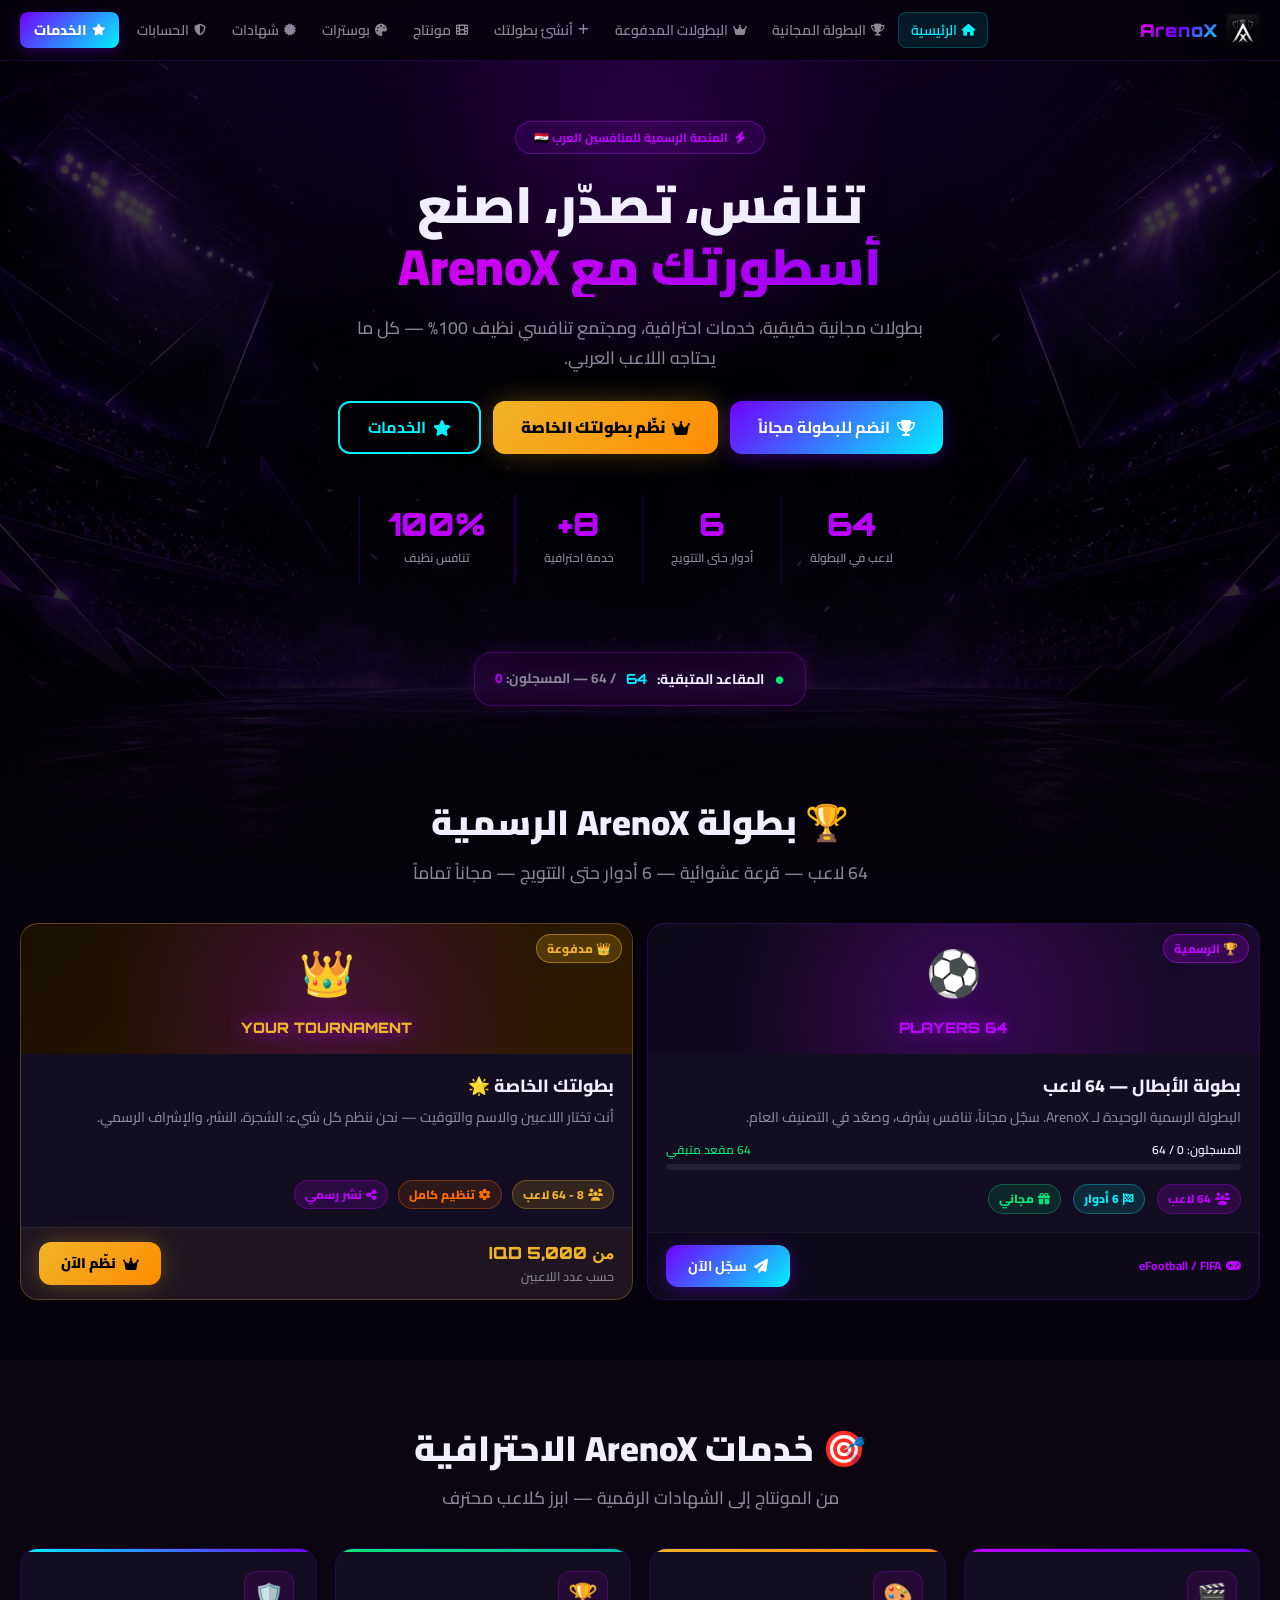
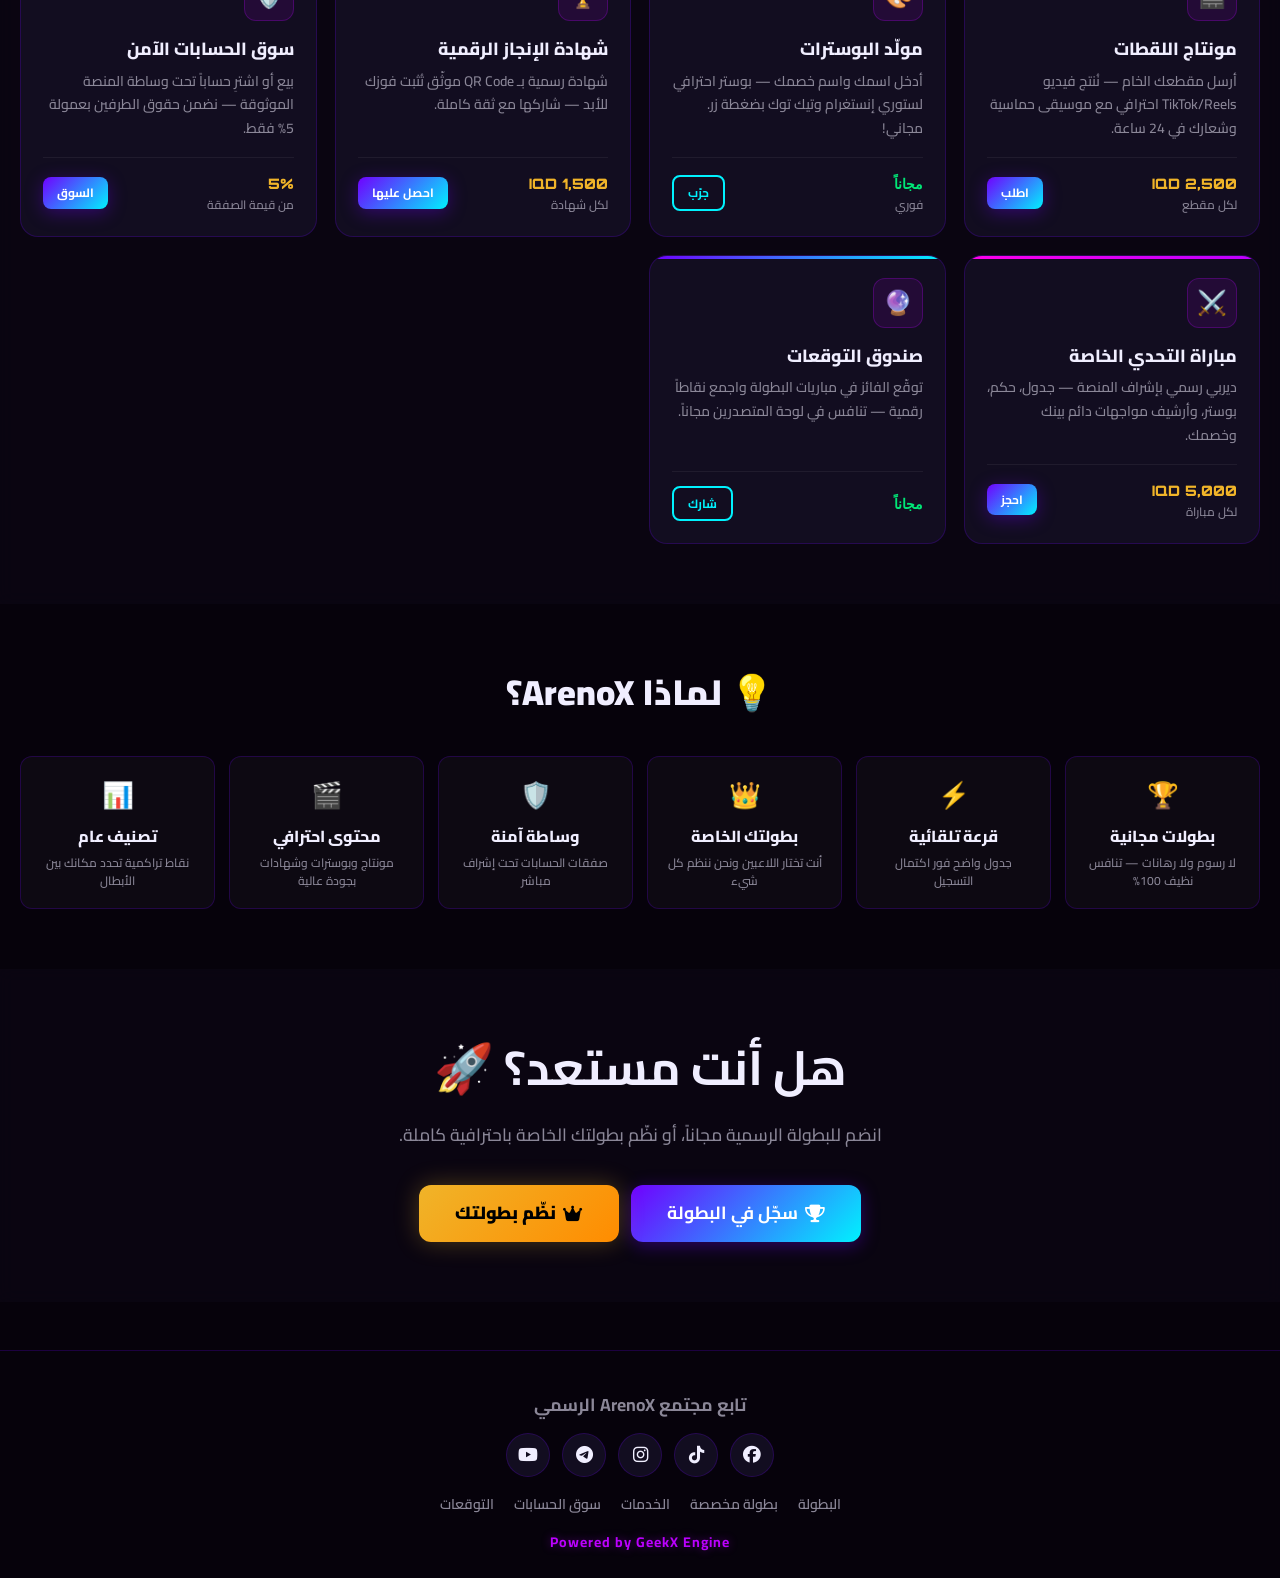
==== index.html @ d2df799d "Add files via upload" ====
<!DOCTYPE html>
<html lang="ar" dir="rtl">
<head>
  <meta charset="UTF-8">
  <meta name="viewport" content="width=device-width, initial-scale=1.0">
  <meta name="theme-color" content="#06020b">
  <title>ArenoX — المنصة الأولى للمنافسين العرب 🏟️</title>
  <link rel="stylesheet" href="css/style.css">
  <link rel="icon" href="image/ArenoX-logo.png" type="image/x-icon">
  <link rel="stylesheet" href="https://cdnjs.cloudflare.com/ajax/libs/font-awesome/6.5.0/css/all.min.css">
</head>
<body>

<div class="img-background"><img src="image/stadium-glow.jpg" alt="ArenoX Arena"></div>

<!-- NAVBAR -->
<nav class="navbar">
  <div class="nav-inner">
    <a href="index.html" class="nav-logo">
      <img src="image/ArenoX-logo.png" class="logo-img" alt="ArenoX" onerror="this.style.display='none'">
      <span class="logo-text">ArenoX</span>
    </a>
    <button class="nav-toggle" aria-label="القائمة">
      <i class="fas fa-bars"></i>
    </button>
    <div class="nav-links">
      <a href="index.html" class="active"><i class="fas fa-home"></i> الرئيسية</a>
      <a href="pages/tournaments.html"><i class="fas fa-trophy"></i> البطولة المجانية</a>
      <a href="pages/paid-tournaments.html"><i class="fas fa-crown"></i> البطولات المدفوعة</a>
      <a href="pages/custom-tournament.html"><i class="fas fa-plus"></i> أنشئ بطولتك</a>
      <a href="pages/montage.html"><i class="fas fa-film"></i> مونتاج</a>
      <a href="pages/poster.html"><i class="fas fa-palette"></i> بوسترات</a>
      <a href="pages/certificates.html"><i class="fas fa-certificate"></i> شهادات</a>
      <a href="pages/accounts.html"><i class="fas fa-shield-alt"></i> الحسابات</a>
      <a href="pages/payment.html" class="nav-cta"><i class="fas fa-star"></i> الخدمات</a>
    </div>
  </div>
</nav>

<!-- HERO -->
<section class="hero">
  <div class="hero-glow"></div>
  <div class="hero-badge"><i class="fas fa-bolt"></i> المنصة الرسمية للمنافسين العرب 🇮🇶</div>
  <h1>
    تنافس، تصدّر، اصنع<br>
    <span class="line2 grad-purple">أسطورتك مع ArenoX</span>
  </h1>
  <p>بطولات مجانية حقيقية، خدمات احترافية، ومجتمع تنافسي نظيف 100% — كل ما يحتاجه اللاعب العربي.</p>
  <div class="hero-btns">
    <a href="pages/tournaments.html" class="btn btn-primary btn-lg">
      <i class="fas fa-trophy"></i> انضم للبطولة مجاناً
    </a>
    <a href="pages/custom-tournament.html" class="btn btn-gold btn-lg">
      <i class="fas fa-crown"></i> نظّم بطولتك الخاصة
    </a>
    <a href="pages/payment.html" class="btn btn-outline btn-lg">
      <i class="fas fa-star"></i> الخدمات
    </a>
  </div>
  <div class="hero-stats">
    <div class="hero-stat">
      <span class="num">64</span>
      <span class="lbl">لاعب في البطولة</span>
    </div>
    <div class="hero-stat">
      <span class="num">6</span>
      <span class="lbl">أدوار حتى التتويج</span>
    </div>
    <div class="hero-stat">
      <span class="num">8+</span>
      <span class="lbl">خدمة احترافية</span>
    </div>
    <div class="hero-stat">
      <span class="num">100%</span>
      <span class="lbl">تنافس نظيف</span>
    </div>
  </div>
</section>

<!-- عداد المقاعد -->
<div style="text-align:center;padding:0 20px 8px">
  <div class="counter-box" id="counterBox">
    <span style="color:var(--violet);font-size:1.1rem">●</span>
    جاري تحميل المقاعد المتبقية...
  </div>
</div>

<!-- ══ بطولة 64 لاعب ══ -->
<section class="section">
  <div class="container">
    <div class="section-title">
      <h2>🏆 بطولة ArenoX الرسمية</h2>
      <p>64 لاعب — قرعة عشوائية — 6 أدوار حتى التتويج — مجاناً تماماً</p>
    </div>
    <div class="grid-2">
      <!-- بطاقة البطولة -->
      <div class="t-card">
        <div class="t-card-accent"></div>
        <div class="t-card-img">
          <span class="t-badge">🏆 الرسمية</span>
          <span class="big-emoji">⚽</span>
          <span class="size-txt">64 PLAYERS</span>
        </div>
        <div class="t-card-body">
          <h3>بطولة الأبطال — 64 لاعب</h3>
          <p>البطولة الرسمية الوحيدة لـ ArenoX. سجّل مجاناً، تنافس بشرف، وصعّد في التصنيف العام.</p>
          <div class="cap-bar-wrap" id="homeCapWrap">
            <div class="cap-label">
              <span id="homeRegCount">المسجلون: جاري التحميل...</span>
              <span id="homeRemCount" style="color:var(--green)"></span>
            </div>
            <div class="cap-bar"><div class="cap-fill" id="homeCapFill" style="width:0%"></div></div>
          </div>
          <div style="display:flex;gap:12px;flex-wrap:wrap">
            <div class="badge badge-purple"><i class="fas fa-users"></i> 64 لاعب</div>
            <div class="badge badge-cyan"><i class="fas fa-flag-checkered"></i> 6 أدوار</div>
            <div class="badge badge-green"><i class="fas fa-gift"></i> مجاني</div>
          </div>
        </div>
        <div class="t-card-foot">
          <span class="players-tag"><i class="fas fa-gamepad"></i> eFootball / FIFA</span>
          <a href="pages/tournaments.html" class="btn btn-primary"><i class="fas fa-paper-plane"></i> سجّل الآن</a>
        </div>
      </div>

      <!-- بطاقة البطولة المخصصة -->
      <div class="t-card" style="border-color:rgba(240,180,41,0.3)">
        <div class="t-card-accent" style="background:linear-gradient(90deg,#f0b429,#ff8c00)"></div>
        <div class="t-card-img" style="background:linear-gradient(135deg,#1a0f00,#2e1a00)">
          <span class="t-badge" style="background:rgba(240,180,41,0.2);border-color:rgba(240,180,41,0.5);color:var(--gold)">👑 مدفوعة</span>
          <span class="big-emoji">👑</span>
          <span class="size-txt" style="color:var(--gold)">YOUR TOURNAMENT</span>
        </div>
        <div class="t-card-body">
          <h3>بطولتك الخاصة 🌟</h3>
          <p>أنت تختار اللاعبين والاسم والتوقيت — نحن ننظم كل شيء: الشجرة، النشر، والإشراف الرسمي.</p>
          <div style="display:flex;gap:10px;flex-wrap:wrap">
            <div class="badge badge-gold"><i class="fas fa-users"></i> 8 - 64 لاعب</div>
            <div class="badge badge-orange"><i class="fas fa-cog"></i> تنظيم كامل</div>
            <div class="badge badge-purple"><i class="fas fa-share-alt"></i> نشر رسمي</div>
          </div>
        </div>
        <div class="t-card-foot" style="background:rgba(240,180,41,0.05)">
          <div>
            <div style="font-family:'Orbitron',sans-serif;font-size:1.05rem;font-weight:900;color:var(--gold)">من 5,000 IQD</div>
            <div style="font-size:.78rem;color:var(--muted)">حسب عدد اللاعبين</div>
          </div>
          <a href="pages/custom-tournament.html" class="btn btn-gold"><i class="fas fa-crown"></i> نظّم الآن</a>
        </div>
      </div>
    </div>
  </div>
</section>

<!-- ══ الخدمات ══ -->
<section class="section section-dark">
  <div class="container">
    <div class="section-title">
      <h2>🎯 خدمات ArenoX الاحترافية</h2>
      <p>من المونتاج إلى الشهادات الرقمية — ابرز كلاعب محترف</p>
    </div>
    <div class="svc-grid">
      <div class="svc-card" style="--accent:linear-gradient(90deg,#bc00ff,#7000ff)">
        <div class="svc-icon">🎬</div>
        <div class="svc-title">مونتاج اللقطات</div>
        <div class="svc-desc">أرسل مقطعك الخام — نُنتج فيديو TikTok/Reels احترافي مع موسيقى حماسية وشعارك في 24 ساعة.</div>
        <div class="svc-foot">
          <div><div class="svc-price">2,500 IQD</div><div style="font-size:.75rem;color:var(--muted)">لكل مقطع</div></div>
          <a href="pages/montage.html" class="btn btn-primary btn-sm">اطلب</a>
        </div>
      </div>

      <div class="svc-card" style="--accent:linear-gradient(90deg,#f0b429,#ff8c00)">
        <div class="svc-icon">🎨</div>
        <div class="svc-title">مولّد البوسترات</div>
        <div class="svc-desc">أدخل اسمك واسم خصمك — بوستر احترافي لستوري إنستغرام وتيك توك بضغطة زر. مجاني!</div>
        <div class="svc-foot">
          <div><div class="svc-price" style="color:var(--green)">مجاناً</div><div style="font-size:.75rem;color:var(--muted)">فوري</div></div>
          <a href="pages/poster.html" class="btn btn-outline btn-sm">جرّب</a>
        </div>
      </div>

      <div class="svc-card" style="--accent:linear-gradient(90deg,#00e676,#00bfa5)">
        <div class="svc-icon">🏆</div>
        <div class="svc-title">شهادة الإنجاز الرقمية</div>
        <div class="svc-desc">شهادة رسمية بـ QR Code موثّق تُثبت فوزك للأبد — شاركها مع ثقة كاملة.</div>
        <div class="svc-foot">
          <div><div class="svc-price">1,500 IQD</div><div style="font-size:.75rem;color:var(--muted)">لكل شهادة</div></div>
          <a href="pages/certificates.html" class="btn btn-primary btn-sm">احصل عليها</a>
        </div>
      </div>

      <div class="svc-card" style="--accent:linear-gradient(90deg,#00f2fe,#7000ff)">
        <div class="svc-icon">🛡️</div>
        <div class="svc-title">سوق الحسابات الآمن</div>
        <div class="svc-desc">بيع أو اشترِ حساباً تحت وساطة المنصة الموثوقة — نضمن حقوق الطرفين بعمولة 5% فقط.</div>
        <div class="svc-foot">
          <div><div class="svc-price">5%</div><div style="font-size:.75rem;color:var(--muted)">من قيمة الصفقة</div></div>
          <a href="pages/accounts.html" class="btn btn-primary btn-sm">السوق</a>
        </div>
      </div>

      <div class="svc-card" style="--accent:linear-gradient(90deg,#ff00ea,#bc00ff)">
        <div class="svc-icon">⚔️</div>
        <div class="svc-title">مباراة التحدي الخاصة</div>
        <div class="svc-desc">ديربي رسمي بإشراف المنصة — جدول، حكم، بوستر، وأرشيف مواجهات دائم بينك وخصمك.</div>
        <div class="svc-foot">
          <div><div class="svc-price">5,000 IQD</div><div style="font-size:.75rem;color:var(--muted)">لكل مباراة</div></div>
          <a href="pages/matchmaking.html" class="btn btn-primary btn-sm">احجز</a>
        </div>
      </div>

      <div class="svc-card" style="--accent:linear-gradient(90deg,#7000ff,#00f2fe)">
        <div class="svc-icon">🔮</div>
        <div class="svc-title">صندوق التوقعات</div>
        <div class="svc-desc">توقّع الفائز في مباريات البطولة واجمع نقاطاً رقمية — تنافس في لوحة المتصدرين مجاناً.</div>
        <div class="svc-foot">
          <div><div class="svc-price" style="color:var(--green)">مجاناً</div></div>
          <a href="pages/predictions.html" class="btn btn-outline btn-sm">شارك</a>
        </div>
      </div>
    </div>
  </div>
</section>

<!-- ══ لماذا ArenoX ══ -->
<section class="section">
  <div class="container">
    <div class="section-title"><h2>💡 لماذا ArenoX؟</h2></div>
    <div class="why-grid">
      <div class="why-card"><div class="wi">🏆</div><h4>بطولات مجانية</h4><p>لا رسوم ولا رهانات — تنافس نظيف 100%</p></div>
      <div class="why-card"><div class="wi">⚡</div><h4>قرعة تلقائية</h4><p>جدول واضح فور اكتمال التسجيل</p></div>
      <div class="why-card"><div class="wi">👑</div><h4>بطولتك الخاصة</h4><p>أنت تختار اللاعبين ونحن ننظم كل شيء</p></div>
      <div class="why-card"><div class="wi">🛡️</div><h4>وساطة آمنة</h4><p>صفقات الحسابات تحت إشراف مباشر</p></div>
      <div class="why-card"><div class="wi">🎬</div><h4>محتوى احترافي</h4><p>مونتاج وبوسترات وشهادات بجودة عالية</p></div>
      <div class="why-card"><div class="wi">📊</div><h4>تصنيف عام</h4><p>نقاط تراكمية تحدد مكانك بين الأبطال</p></div>
    </div>
  </div>
</section>

<!-- ══ CTA ══ -->
<section class="section section-dark" style="text-align:center">
  <div class="container-sm">
    <h2 style="font-size:clamp(1.8rem,5vw,3rem);margin-bottom:14px">هل أنت مستعد؟ 🚀</h2>
    <p style="color:var(--muted);font-size:var(--fs-md);margin-bottom:36px;line-height:1.7">
      انضم للبطولة الرسمية مجاناً، أو نظّم بطولتك الخاصة باحترافية كاملة.
    </p>
    <div class="hero-btns">
      <a href="pages/tournaments.html" class="btn btn-primary btn-xl"><i class="fas fa-trophy"></i> سجّل في البطولة</a>
      <a href="pages/custom-tournament.html" class="btn btn-gold btn-xl"><i class="fas fa-crown"></i> نظّم بطولتك</a>
    </div>
  </div>
</section>

<!-- FOOTER -->
<footer>
  <h4>تابع مجتمع ArenoX الرسمي</h4>
  <div class="social-row">
    <a href="https://www.facebook.com/share/1CnYJyZErw/" class="social-btn" target="_blank" title="Facebook"><i class="fab fa-facebook"></i></a>
    <a href="https://www.tiktok.com/@arenox7" class="social-btn" target="_blank" title="TikTok"><i class="fab fa-tiktok"></i></a>
    <a href="https://www.instagram.com/are.nox" class="social-btn" target="_blank" title="Instagram"><i class="fab fa-instagram"></i></a>
    <a href="https://t.me/arenox7" class="social-btn" target="_blank" title="Telegram"><i class="fab fa-telegram"></i></a>
    <a href="https://www.youtube.com/@Aren.0X" class="social-btn" target="_blank" title="YouTube"><i class="fab fa-youtube"></i></a>
  </div>
  <div class="footer-nav">
    <a href="pages/tournaments.html">البطولة</a>
    <a href="pages/custom-tournament.html">بطولة مخصصة</a>
    <a href="pages/payment.html">الخدمات</a>
    <a href="pages/accounts.html">سوق الحسابات</a>
    <a href="pages/predictions.html">التوقعات</a>
  </div>
  <p class="powered">Powered by GeekX Engine</p>
</footer>

<script src="js/core.js"></script>
<script>
document.addEventListener('DOMContentLoaded', () => {
  loadCount(count => {
    updateCounter('counterBox');
    const rem  = ARENOX.MAX_PLAYERS - count;
    const pct  = Math.min((count / ARENOX.MAX_PLAYERS) * 100, 100);
    const full = rem <= 0;
    const regEl  = document.getElementById('homeRegCount');
    const remEl  = document.getElementById('homeRemCount');
    const fillEl = document.getElementById('homeCapFill');
    if (regEl)  regEl.textContent  = `المسجلون: ${count} / ${ARENOX.MAX_PLAYERS}`;
    if (remEl)  { remEl.textContent = full ? 'مكتملة' : `${rem} مقعد متبقي`; remEl.style.color = full ? 'var(--red)' : 'var(--green)'; }
    if (fillEl) { fillEl.style.width = pct+'%'; if (full) fillEl.classList.add('full'); }
  });
});
</script>
</body>
</html>
---- css/style.css ----
/* ═══════════════════════════════════════════════
   ArenoX V2 — نظام الأنماط المحسّن
   مناسب للابتوب والموبايل بقياسات متوازنة
═══════════════════════════════════════════════ */

@import url("https://fonts.googleapis.com/css2?family=Cairo:wght@400;500;600;700;800;900&family=Orbitron:wght@700;900&display=swap");

/* ── متغيرات الألوان والقياسات ── */
:root {
  --bg:          #06020b;
  --bg2:         #0d0816;
  --card:        #120d20;
  --card2:       #1a1230;
  --purple:      #7000ff;
  --violet:      #bc00ff;
  --cyan:        #00f2fe;
  --gold:        #f0b429;
  --green:       #00e676;
  --red:         #ff1744;
  --orange:      #ff6d00;
  --white:       #f0eeff;
  --muted:       #8b8798;
  --border:      rgba(112,0,255,0.22);
  --border2:     rgba(0,242,254,0.18);
  --glow-purple: 0 0 30px rgba(188,0,255,0.3);
  --glow-cyan:   0 0 30px rgba(0,242,254,0.25);
  --glow-gold:   0 0 24px rgba(240,180,41,0.3);
  --card-shadow: 0 8px 40px rgba(0,0,0,0.6);
  --r-sm: 8px;
  --r-md: 12px;
  --r-lg: 18px;
  --r-xl: 24px;
  --t: all 0.3s cubic-bezier(0.4,0,0.2,1);
  
  /* أحجام خطوط معتدلة */
  --fs-xs:   0.75rem;   /* 12px */
  --fs-sm:   0.875rem;  /* 14px */
  --fs-base: 1rem;      /* 16px */
  --fs-md:   1.1rem;    /* 17.6px */
  --fs-lg:   1.25rem;   /* 20px */
  --fs-xl:   1.5rem;    /* 24px */
  --fs-2xl:  1.8rem;    /* 28.8px */
  --fs-3xl:  2.2rem;    /* 35px */
}

/* ── ريسيت ── */
*, *::before, *::after { margin:0; padding:0; box-sizing:border-box; }
html { scroll-behavior:smooth; font-size:16px; overflow-x:hidden; width:100%; }
body {
  background: var(--bg);
  color: var(--white);
  font-family: 'Cairo', sans-serif;
  font-size: var(--fs-base);
  font-weight: 500;
  direction: rtl;
  min-height: 100vh;
  overflow-x: hidden;
  line-height: 1.6;
  -webkit-font-smoothing: antialiased;
}
img { max-width:100%; height:auto; }
table { max-width:100%; }
.order-id-tag, .pay-num, code, pre { word-break:break-all; }
.t-card-body p, .svc-desc, .why-card p, .b-player { overflow-wrap:break-word; }

/* ── Scrollbar ── */
::-webkit-scrollbar { width:5px; height:5px; }
::-webkit-scrollbar-track { background:var(--bg2); }
::-webkit-scrollbar-thumb { background:var(--purple); border-radius:3px; }
::-webkit-scrollbar-thumb:hover { background:var(--violet); }

/* ── Selection ── */
::selection { background:rgba(188,0,255,0.35); color:#fff; }

/* ── خلفية الملعب ── */
.img-background {
  position:fixed; inset:0; z-index:-2; overflow:hidden;
}
.img-background img {
  width:100%; height:100%;
  object-fit:cover; object-position:center top;
  filter:brightness(0.22) saturate(1.2);
}
.img-background::after {
  content:'';
  position:absolute; inset:0;
  background: radial-gradient(ellipse 80% 60% at 50% 0%, rgba(112,0,255,0.18) 0%, transparent 70%),
              linear-gradient(180deg, transparent 60%, var(--bg) 100%);
}

/* ═══════════════════════════════════════════════
   NAVBAR
═══════════════════════════════════════════════ */
.navbar {
  position:sticky; top:0; z-index:200;
  background:rgba(6,2,11,0.85);
  backdrop-filter:blur(20px) saturate(1.5);
  -webkit-backdrop-filter:blur(20px);
  border-bottom:1px solid var(--border);
  padding:0;
}
.nav-inner {
  max-width:1280px; margin:0 auto;
  display:flex; align-items:center;
  justify-content:space-between;
  padding:0 20px; height:60px; gap:12px;
}
.nav-logo {
  display:flex; align-items:center; gap:8px;
  text-decoration:none; flex-shrink:0;
}
.nav-logo .logo-img { height:34px; width:auto; }
.nav-logo .logo-text {
  font-family:'Orbitron',sans-serif;
  font-size:1.1rem; font-weight:900;
  background:linear-gradient(135deg,#ff00ea,#7000ff,#00f2fe);
  -webkit-background-clip:text; -webkit-text-fill-color:transparent;
  letter-spacing:0.04em;
}

.nav-links {
  display:flex; align-items:center; gap:2px; flex-wrap:nowrap;
}
.nav-links a {
  color:var(--muted); text-decoration:none;
  padding:6px 12px; border-radius:var(--r-sm);
  font-size:var(--fs-sm); font-weight:600;
  transition:var(--t); white-space:nowrap;
  display:flex; align-items:center; gap:5px;
}
.nav-links a i { font-size:.85em; }
.nav-links a:hover { color:var(--white); background:rgba(255,255,255,0.07); }
.nav-links a.active {
  color:var(--cyan);
  background:rgba(0,242,254,0.1);
  border:1px solid rgba(0,242,254,0.2);
}
.nav-links a.nav-cta {
  background:linear-gradient(135deg,#7000ff,#00f2fe);
  color:#fff !important; font-weight:800;
  border:none !important; margin-right:4px;
  padding:7px 14px;
  box-shadow: 0 4px 14px rgba(112,0,255,0.3);
}
.nav-links a.nav-cta:hover {
  box-shadow: 0 6px 20px rgba(0,242,254,0.4);
  transform:translateY(-1px);
}

.nav-toggle {
  display:none; background:rgba(255,255,255,0.04);
  border:1.5px solid rgba(255,255,255,0.18);
  border-radius:var(--r-sm);
  padding:7px 11px; color:var(--white);
  cursor:pointer; font-size:1.1rem;
  transition:var(--t);
  align-items:center; justify-content:center;
}
.nav-toggle:hover { border-color:var(--violet); color:var(--violet); background:rgba(188,0,255,0.1); }

/* ═══════════════════════════════════════════════
   HERO
═══════════════════════════════════════════════ */
.hero {
  text-align:center;
  padding:60px 20px 48px;
  position:relative; overflow:hidden;
}
.hero-glow {
  position:absolute; top:-100px; left:50%; transform:translateX(-50%);
  width:600px; height:400px; border-radius:50%;
  background:radial-gradient(circle, rgba(188,0,255,0.15) 0%, transparent 70%);
  pointer-events:none;
}
.hero-badge {
  display:inline-flex; align-items:center; gap:7px;
  background:rgba(188,0,255,0.1);
  border:1px solid rgba(188,0,255,0.4);
  color:var(--violet); padding:6px 18px; border-radius:100px;
  font-size:var(--fs-xs); font-weight:700; margin-bottom:20px;
  animation:slideDown .7s ease both;
}
.hero h1 {
  font-size:clamp(1.8rem,5vw,3.2rem); font-weight:900;
  line-height:1.2; margin-bottom:16px;
  animation:slideDown .7s ease .1s both;
}
.hero h1 .line2 { display:block; }
.hero p {
  font-size:clamp(var(--fs-sm),1.8vw,var(--fs-md));
  color:var(--muted); max-width:600px;
  margin:0 auto 28px; line-height:1.7;
  animation:slideDown .7s ease .2s both;
}
.hero-btns {
  display:flex; gap:12px; justify-content:center; flex-wrap:wrap;
  animation:slideDown .7s ease .3s both;
}
.hero-stats {
  display:flex; gap:0; justify-content:center;
  flex-wrap:wrap; margin-top:40px;
  animation:slideDown .7s ease .4s both;
}
.hero-stat {
  padding:14px 28px;
  border-left:1px solid var(--border);
  text-align:center;
}
.hero-stat:last-child { border-right:1px solid var(--border); }
.hero-stat .num {
  font-family:'Orbitron',sans-serif;
  font-size:clamp(1.4rem,3vw,2rem); font-weight:900;
  color:var(--violet); display:block; line-height:1;
  margin-bottom:4px;
}
.hero-stat .lbl {
  font-size:var(--fs-xs); color:var(--muted); font-weight:600;
}

@keyframes slideDown {
  from { opacity:0; transform:translateY(-16px); }
  to   { opacity:1; transform:translateY(0); }
}

/* ═══════════════════════════════════════════════
   GRADIENT TEXT
═══════════════════════════════════════════════ */
.grad-purple { background:linear-gradient(135deg,#ff00ea,#7000ff); -webkit-background-clip:text; -webkit-text-fill-color:transparent; }
.grad-cyan   { background:linear-gradient(135deg,#00f2fe,#7000ff); -webkit-background-clip:text; -webkit-text-fill-color:transparent; }
.grad-gold   { background:linear-gradient(135deg,#f0b429,#ff8c00); -webkit-background-clip:text; -webkit-text-fill-color:transparent; }
.c-violet { color:var(--violet); }
.c-cyan   { color:var(--cyan); }
.c-gold   { color:var(--gold); }
.c-green  { color:var(--green); }
.c-red    { color:var(--red); }
.c-muted  { color:var(--muted); }

/* ═══════════════════════════════════════════════
   LAYOUT
═══════════════════════════════════════════════ */
.section { padding:60px 20px; }
.section-dark {
  background:rgba(13,8,22,0.65);
  backdrop-filter:blur(8px);
}
.container { max-width:1280px; margin:0 auto; }
.container-sm { max-width:860px; margin:0 auto; }
.container-xs { max-width:560px; margin:0 auto; }

.section-title { text-align:center; margin-bottom:36px; }
.section-title h2 {
  font-size:clamp(1.5rem,3.5vw,2.2rem); font-weight:900; margin-bottom:8px;
}
.section-title p { color:var(--muted); font-size:var(--fs-md); max-width:560px; margin:0 auto; }

/* ═══════════════════════════════════════════════
   BUTTONS
═══════════════════════════════════════════════ */
.btn {
  display:inline-flex; align-items:center; justify-content:center; gap:7px;
  padding:10px 22px; border-radius:var(--r-md);
  font-family:'Cairo',sans-serif; font-weight:700;
  font-size:var(--fs-sm); cursor:pointer;
  transition:var(--t); text-decoration:none;
  border:none; outline:none; white-space:nowrap;
  position:relative; overflow:hidden;
}
.btn::before {
  content:''; position:absolute; inset:0;
  background:rgba(255,255,255,0); transition:background .25s;
}
.btn:hover::before { background:rgba(255,255,255,0.07); }

.btn-primary {
  background:linear-gradient(135deg,#7000ff,#00f2fe);
  color:#fff; box-shadow:0 4px 18px rgba(112,0,255,0.35);
}
.btn-primary:hover { transform:translateY(-2px); box-shadow:0 8px 24px rgba(0,242,254,0.4); }

.btn-outline {
  background:transparent; color:var(--cyan);
  border:2px solid var(--cyan);
}
.btn-outline:hover { background:rgba(0,242,254,0.1); transform:translateY(-2px); }

.btn-gold {
  background:linear-gradient(135deg,#f0b429,#ff8c00);
  color:#000; font-weight:900; box-shadow:var(--glow-gold);
}
.btn-gold:hover { transform:translateY(-2px); box-shadow:0 8px 24px rgba(240,180,41,0.45); }

.btn-ghost {
  background:rgba(255,255,255,0.06);
  color:var(--white); border:1.5px solid rgba(255,255,255,0.12);
}
.btn-ghost:hover { background:rgba(255,255,255,0.12); transform:translateY(-1px); }

.btn-danger { background:linear-gradient(135deg,#ff1744,#ff6d00); color:#fff; }
.btn-success { background:linear-gradient(135deg,#00e676,#00bfa5); color:#000; font-weight:800; }

.btn-sm  { padding:6px 14px; font-size:var(--fs-xs); border-radius:var(--r-sm); }
.btn-lg  { padding:12px 28px; font-size:var(--fs-base); }
.btn-xl  { padding:14px 36px; font-size:var(--fs-md); }
.btn-full { width:100%; }
.btn:disabled { opacity:.5; cursor:not-allowed; transform:none !important; box-shadow:none !important; }

/* ═══════════════════════════════════════════════
   CARDS
═══════════════════════════════════════════════ */
.card {
  background:var(--card);
  border:1px solid var(--border);
  border-radius:var(--r-lg);
  padding:22px;
  transition:var(--t);
  position:relative; overflow:hidden;
}
.card::before {
  content:''; position:absolute; top:0; left:0; right:0; height:2px;
  background:linear-gradient(90deg,#7000ff,#00f2fe);
  opacity:0; transition:opacity .3s;
}
.card:hover { border-color:rgba(188,0,255,0.4); transform:translateY(-3px); box-shadow:var(--glow-purple); }
.card:hover::before { opacity:1; }

/* ── بطاقات البطولات ── */
.t-card {
  background:var(--card);
  border:1px solid var(--border);
  border-radius:var(--r-lg);
  overflow:hidden; transition:var(--t);
  display:flex; flex-direction:column;
  position:relative;
}
.t-card-accent { position:absolute; top:0; left:0; right:0; height:3px; background:linear-gradient(90deg,#7000ff,#00f2fe); }
.t-card:hover { border-color:var(--cyan); transform:translateY(-4px); box-shadow:var(--glow-cyan); }

.t-card-img {
  height:130px; background:linear-gradient(135deg,#0d0918 0%,#1a0a2e 100%);
  display:flex; align-items:center; justify-content:center; flex-direction:column; gap:6px;
  position:relative; overflow:hidden;
}
.t-card-img::after {
  content:''; position:absolute; inset:0;
  background:radial-gradient(circle at 50% 60%, rgba(188,0,255,0.22), transparent 70%);
}
.t-card-img .big-emoji { font-size:2.8rem; position:relative; z-index:1; }
.t-card-img .size-txt {
  font-family:'Orbitron',sans-serif; font-size:0.9rem; font-weight:900;
  color:var(--violet); text-shadow:0 0 16px rgba(188,0,255,0.7); position:relative; z-index:1;
}
.t-badge {
  position:absolute; top:10px; right:10px; z-index:2;
  background:rgba(188,0,255,0.2); border:1px solid rgba(188,0,255,0.5);
  color:var(--violet); font-size:var(--fs-xs); font-weight:800;
  padding:4px 10px; border-radius:100px; backdrop-filter:blur(6px);
}
.t-card-body { padding:18px; flex:1; display:flex; flex-direction:column; }
.t-card-body h3 { font-size:var(--fs-md); font-weight:800; margin-bottom:6px; }
.t-card-body p  { color:var(--muted); font-size:var(--fs-sm); line-height:1.6; flex:1; margin-bottom:12px; }

.cap-bar-wrap { margin-bottom:14px; }
.cap-label {
  display:flex; justify-content:space-between; flex-wrap:wrap; gap:4px;
  font-size:var(--fs-xs); margin-bottom:5px; font-weight:600;
}
.cap-bar { height:6px; background:rgba(255,255,255,0.07); border-radius:4px; overflow:hidden; }
.cap-fill { height:100%; border-radius:4px; background:linear-gradient(90deg,#7000ff,#00f2fe); transition:width .7s ease; }
.cap-fill.full { background:linear-gradient(90deg,#ff1744,#ff6d00); }

.t-card-foot {
  display:flex; align-items:center; justify-content:space-between;
  padding:12px 18px; border-top:1px solid rgba(255,255,255,0.06);
  background:rgba(0,0,0,0.2);
}
.t-card-foot .players-tag { font-size:var(--fs-xs); color:var(--violet); font-weight:700; display:flex; align-items:center; gap:5px; }

/* ── بطاقات الخدمات ── */
.svc-grid  { display:grid; grid-template-columns:repeat(auto-fill,minmax(250px,1fr)); gap:18px; }
.svc-card {
  background:var(--card); border:1px solid var(--border);
  border-radius:var(--r-lg); padding:22px;
  transition:var(--t); display:flex; flex-direction:column;
  position:relative; overflow:hidden;
}
.svc-card::after {
  content:''; position:absolute; top:0; left:0; right:0; height:3px;
  background:var(--accent, linear-gradient(90deg,#7000ff,#00f2fe));
}
.svc-card:hover { border-color:rgba(188,0,255,0.45); transform:translateY(-4px); box-shadow:var(--glow-purple); }
.svc-icon {
  width:50px; height:50px; border-radius:var(--r-md);
  background:rgba(188,0,255,0.1); border:1px solid rgba(188,0,255,0.25);
  display:flex; align-items:center; justify-content:center;
  font-size:1.5rem; margin-bottom:14px;
}
.svc-title { font-size:var(--fs-md); font-weight:800; margin-bottom:6px; }
.svc-desc  { font-size:var(--fs-sm); color:var(--muted); line-height:1.7; flex:1; }
.svc-foot  {
  display:flex; align-items:center; justify-content:space-between;
  margin-top:16px; padding-top:14px;
  border-top:1px solid rgba(255,255,255,0.06);
}
.svc-price { font-family:'Orbitron',sans-serif; font-size:0.9rem; font-weight:900; color:var(--gold); }

/* ═══════════════════════════════════════════════
   FORMS
═══════════════════════════════════════════════ */
.form-card {
  background:var(--card); border:1px solid var(--border);
  border-radius:var(--r-xl); padding:28px;
  box-shadow:var(--card-shadow);
}
.form-sec-title {
  font-size:var(--fs-sm); font-weight:800; color:var(--violet);
  letter-spacing:.5px; padding-bottom:10px; margin-bottom:4px;
  border-bottom:1px solid rgba(188,0,255,0.2);
  display:flex; align-items:center; gap:7px;
}
.form-group { margin-bottom:16px; }
.form-group label {
  display:block; font-size:var(--fs-sm); font-weight:700;
  margin-bottom:6px; color:var(--white);
}
.form-group label .req { color:var(--violet); margin-left:3px; }
.form-group small { display:block; font-size:var(--fs-xs); color:var(--muted); margin-top:4px; line-height:1.5; }

input, select, textarea {
  width:100%; padding:11px 14px;
  background:rgba(255,255,255,0.04);
  border:1.5px solid rgba(112,0,255,0.25);
  border-radius:var(--r-md); color:var(--white);
  font-family:'Cairo',sans-serif; font-size:var(--fs-sm);
  font-weight:500; outline:none; transition:var(--t); direction:rtl;
}
input:hover, select:hover, textarea:hover { border-color:rgba(188,0,255,0.45); }
input:focus, select:focus, textarea:focus {
  border-color:var(--violet);
  background:rgba(188,0,255,0.06);
  box-shadow:0 0 0 3px rgba(188,0,255,0.12);
}
input::placeholder, textarea::placeholder { color:var(--muted); opacity:.6; }
select option { background:#120d20; color:var(--white); }
textarea { resize:vertical; min-height:80px; line-height:1.5; }
.form-row { display:grid; grid-template-columns:1fr 1fr; gap:14px; }

/* ── نظام الدفع ── */
.pay-box {
  background:rgba(255,255,255,0.02);
  border:1.5px solid var(--border);
  border-radius:var(--r-lg); padding:20px; margin-top:8px;
}
.pay-tabs { display:flex; border:1.5px solid var(--border); border-radius:var(--r-md); overflow:hidden; margin-bottom:16px; }
.pay-tab {
  flex:1; padding:10px; text-align:center; background:transparent;
  color:var(--muted); border:none; cursor:pointer;
  font-family:'Cairo',sans-serif; font-size:var(--fs-sm); font-weight:700; transition:var(--t);
}
.pay-tab.active { background:linear-gradient(135deg,#7000ff,#00f2fe); color:#fff; }
.pay-content { display:none; }
.pay-content.active { display:block; }
.pay-method {
  display:flex; align-items:center; gap:12px; flex-wrap:wrap;
  background:rgba(255,255,255,0.03); border:1.5px solid var(--border);
  border-radius:var(--r-sm); padding:12px 16px;
  cursor:pointer; transition:var(--t); margin-bottom:10px;
}
.pay-method:hover, .pay-method.sel { border-color:var(--violet); background:rgba(188,0,255,0.08); }
.pay-method-ico { font-size:1.6rem; width:36px; text-align:center; flex-shrink:0; }
.pay-method-info { min-width:0; }
.pay-method-info h4 { font-size:var(--fs-sm); font-weight:700; margin-bottom:2px; }
.pay-method-info p  { font-size:var(--fs-xs); color:var(--muted); }
.pay-method .pay-num {
  margin-right:auto; font-family:'Orbitron',sans-serif; font-size:0.8rem;
  color:var(--gold); background:rgba(240,180,41,0.1); padding:4px 10px; border-radius:100px;
}
.pay-detail {
  background:rgba(255,255,255,0.02); border:1px solid var(--border);
  border-radius:var(--r-sm); padding:14px; margin-bottom:10px; display:none;
}
.pay-detail.open { display:block; animation:fadeIn .3s ease; }
.order-sum {
  background:rgba(188,0,255,0.07); border:1px solid rgba(188,0,255,0.2);
  border-radius:var(--r-md); padding:16px; margin:14px 0;
}
.order-sum h4 { font-size:var(--fs-sm); color:var(--violet); margin-bottom:10px; font-weight:700; }
.o-row { display:flex; justify-content:space-between; font-size:var(--fs-sm); margin-bottom:6px; }
.o-total { border-top:1px solid rgba(188,0,255,0.2); padding-top:8px; margin-top:8px; font-weight:800; font-size:var(--fs-base); }

/* ── copy btn ── */
.copy-btn {
  background:rgba(188,0,255,0.15); border:1px solid rgba(188,0,255,0.35);
  color:var(--violet); font-family:'Cairo',sans-serif; font-weight:700;
  font-size:var(--fs-xs); padding:3px 10px; border-radius:4px; cursor:pointer; transition:var(--t);
}
.copy-btn:hover { background:rgba(188,0,255,0.3); }

/* ═══════════════════════════════════════════════
   BRACKET (شجرة المباريات)
═══════════════════════════════════════════════ */
.bracket-wrap {
  overflow-x:auto; padding:16px 8px;
  -webkit-overflow-scrolling:touch;
  position:relative;
  mask-image: linear-gradient(to left, transparent 0, #000 20px, #000 calc(100% - 20px), transparent 100%);
  -webkit-mask-image: linear-gradient(to left, transparent 0, #000 20px, #000 calc(100% - 20px), transparent 100%);
}
.bracket-wrap::-webkit-scrollbar { height:4px; }
.bracket-wrap::-webkit-scrollbar-thumb { background:var(--purple); border-radius:3px; }
.bracket-inner { display:flex; gap:32px; align-items:flex-start; min-width:max-content; }

.b-round { display:flex; flex-direction:column; gap:14px; min-width:220px; max-width:260px; }
.b-round-title {
  text-align:center; background:rgba(112,0,255,0.15);
  border:1px solid rgba(112,0,255,0.4); padding:8px;
  border-radius:var(--r-sm); font-weight:800; font-size:var(--fs-sm);
  color:var(--white); letter-spacing:.3px;
}

.b-match {
  background:var(--card); border:1.5px solid var(--border);
  border-radius:var(--r-md); padding:12px; transition:var(--t);
  display:flex; flex-direction:column; gap:8px;
}
.b-match:hover { border-color:var(--violet); box-shadow:var(--glow-purple); }
.b-match-head { display:flex; justify-content:space-between; align-items:center; padding-bottom:6px; border-bottom:1px solid rgba(255,255,255,0.06); }
.b-match-id { color:var(--violet); font-size:var(--fs-xs); font-weight:800; }
.b-match-date { font-size:var(--fs-xs); color:var(--muted); }
.b-player {
  display:flex; align-items:center; justify-content:space-between;
  padding:6px 10px; border-radius:var(--r-sm); transition:background .2s; font-size:var(--fs-sm); font-weight:600;
}
.b-player.winner { background:rgba(0,230,118,0.1); color:var(--green); font-weight:800; }
.b-vs { text-align:center; color:var(--purple); font-size:var(--fs-xs); font-weight:900; letter-spacing:2px; }

/* ═══════════════════════════════════════════════
   BADGES / STATUS
═══════════════════════════════════════════════ */
.badge {
  display:inline-flex; align-items:center; gap:4px;
  padding:4px 10px; border-radius:100px;
  font-size:var(--fs-xs); font-weight:800; white-space:nowrap;
}
.badge-purple { background:rgba(188,0,255,0.15); color:var(--violet); border:1px solid rgba(188,0,255,0.3); }
.badge-cyan   { background:rgba(0,242,254,0.12); color:var(--cyan); border:1px solid rgba(0,242,254,0.3); }
.badge-gold   { background:rgba(240,180,41,0.15); color:var(--gold); border:1px solid rgba(240,180,41,0.3); }
.badge-green  { background:rgba(0,230,118,0.12); color:var(--green); border:1px solid rgba(0,230,118,0.3); }
.badge-red    { background:rgba(255,23,68,0.12); color:var(--red); border:1px solid rgba(255,23,68,0.3); }
.badge-orange { background:rgba(255,109,0,0.12); color:var(--orange); border:1px solid rgba(255,109,0,0.3); }

.status-done    { background:rgba(0,230,118,0.1);  color:var(--green);  border:1px solid rgba(0,230,118,0.3); }
.status-live    { background:rgba(255,23,68,0.1);  color:var(--red);    border:1px solid rgba(255,23,68,0.3); animation:pulse-red 1.6s ease infinite; }
.status-pending { background:rgba(255,170,0,0.1);  color:#ffaa00;       border:1px solid rgba(255,170,0,0.3); }
@keyframes pulse-red { 0%,100%{opacity:1} 50%{opacity:.55} }

/* ═══════════════════════════════════════════════
   TABS
═══════════════════════════════════════════════ */
.tabs-bar {
  display:flex; justify-content:center; gap:8px;
  margin-bottom:28px; flex-wrap:wrap;
}
.tab-btn {
  padding:10px 18px; background:var(--card); border:1.5px solid var(--border);
  border-radius:var(--r-md); color:var(--muted);
  font-family:'Cairo',sans-serif; font-weight:700; font-size:var(--fs-sm);
  cursor:pointer; transition:var(--t);
  display:flex; align-items:center; gap:7px;
  text-decoration: none;
}
.tab-btn:hover { border-color:var(--violet); color:var(--white); }
.tab-btn.active {
  background:linear-gradient(135deg,#ff00ea,#7000ff) !important;
  color:#fff !important; border-color:transparent !important;
  box-shadow:0 4px 18px rgba(188,0,255,0.35);
}
.tab-pane { display:none; animation:fadeIn .35s ease; }
.tab-pane.active { display:block; }

/* ═══════════════════════════════════════════════
   ALERTS & NOTIFICATIONS
═══════════════════════════════════════════════ */
.alert {
  display:flex; align-items:flex-start; gap:10px;
  padding:12px 16px; border-radius:var(--r-md);
  font-size:var(--fs-sm); line-height:1.6; margin-bottom:14px;
}
.alert-info    { background:rgba(0,242,254,0.08); border:1px solid rgba(0,242,254,0.25); color:var(--cyan); }
.alert-success { background:rgba(0,230,118,0.08); border:1px solid rgba(0,230,118,0.28); color:var(--green); }
.alert-warning { background:rgba(255,170,0,0.08); border:1px solid rgba(255,170,0,0.28); color:#ffaa00; }
.alert-danger  { background:rgba(255,23,68,0.08);  border:1px solid rgba(255,23,68,0.28);  color:var(--red); }

.notif {
  display:flex; align-items:center; gap:9px;
  padding:12px 18px; border-radius:var(--r-md);
  font-size:var(--fs-base); font-weight:700; max-width:600px; margin:10px auto;
  animation:fadeIn .4s ease;
}
.notif-success { background:rgba(0,230,118,0.08); border:1px solid var(--green); color:var(--green); }
.notif-error   { background:rgba(255,23,68,0.08);  border:1px solid var(--red);   color:var(--red); }
.notif-info    { background:rgba(0,242,254,0.08);  border:1px solid var(--cyan);  color:var(--cyan); }
.notif-warning { background:rgba(255,170,0,0.08);  border:1px solid #ffaa00;      color:#ffaa00; }

@keyframes fadeIn { from{opacity:0;transform:translateY(6px)} to{opacity:1;transform:none} }

/* SUCCESS */
.success-state { text-align:center; padding:30px 16px; }
.success-icon {
  width:70px; height:70px; border-radius:50%;
  background:rgba(0,230,118,0.1); border:2px solid rgba(0,230,118,0.3);
  display:flex; align-items:center; justify-content:center; font-size:2rem;
  margin:0 auto 18px; animation:pulse-green 2s ease infinite;
}
@keyframes pulse-green { 0%,100%{box-shadow:0 0 0 0 rgba(0,230,118,0.3)} 50%{box-shadow:0 0 0 12px rgba(0,230,118,0)} }
.success-state h3 { font-size:var(--fs-xl); font-weight:900; color:var(--green); margin-bottom:8px; }
.success-state p  { color:var(--muted); font-size:var(--fs-md); }
.order-id-tag {
  display:inline-block; margin-top:14px;
  background:rgba(188,0,255,0.1); border:1px solid rgba(188,0,255,0.35);
  padding:6px 18px; border-radius:100px;
  font-family:'Orbitron',sans-serif; font-size:0.8rem; color:var(--violet); letter-spacing:.06em;
}

/* ═══════════════════════════════════════════════
   DASHBOARD SECTION
═══════════════════════════════════════════════ */
.dashboard {
  max-width:1280px; margin:0 auto;
  padding:28px 20px;
  background:rgba(13,8,22,0.75);
  border:1px solid var(--border);
  border-radius:var(--r-xl);
  backdrop-filter:blur(14px);
}
.dashboard-title {
  text-align:center; font-size:clamp(1.4rem,3vw,2rem);
  font-weight:900; margin-bottom:24px;
}
.filter-select {
  padding:10px 16px; min-width:200px;
  background:var(--card); border:1.5px solid var(--border);
  border-radius:var(--r-md); color:var(--white);
  font-family:'Cairo',sans-serif; font-size:var(--fs-sm); outline:none; cursor:pointer;
}
.filter-select:focus { border-color:var(--violet); }

/* Rankings Table */
.rank-table { width:100%; min-width:420px; border-collapse:collapse; }
.rank-table th {
  background:rgba(112,0,255,0.12); padding:12px 14px;
  color:var(--white); font-weight:800; font-size:var(--fs-sm);
  border-bottom:2px solid rgba(112,0,255,0.4); text-align:right;
  white-space:nowrap;
}
.rank-table td { padding:12px 14px; border-bottom:1px solid rgba(255,255,255,0.05); font-size:var(--fs-sm); }
.rank-table tbody tr:hover { background:rgba(112,0,255,0.06); }
.rank-table tbody tr:last-child td { border-bottom:none; }

/* أي جدول داخل غلاف overflow-x:auto ياخذ شريط تمرير واضح + يحافظ على عرضه الأدنى */
.price-table { min-width:360px; }
[style*="overflow-x:auto"] {
  -webkit-overflow-scrolling:touch;
  scrollbar-width:thin;
}
[style*="overflow-x:auto"]::-webkit-scrollbar { height:4px; }
[style*="overflow-x:auto"]::-webkit-scrollbar-thumb { background:var(--purple); border-radius:3px; }

/* Counter */
.counter-box {
  display:flex; align-items:center; justify-content:center;
  gap:10px; margin:20px auto; padding:12px 20px;
  background:rgba(188,0,255,0.08); border:1.5px solid rgba(188,0,255,0.3);
  border-radius:var(--r-lg); width:fit-content; min-width:260px; max-width:100%;
  font-size:var(--fs-sm); font-weight:700; text-align:center;
  box-shadow:0 0 20px rgba(188,0,255,0.12);
  backdrop-filter:blur(8px); transition:all .4s ease;
}

/* ═══════════════════════════════════════════════
   MODAL
═══════════════════════════════════════════════ */
.modal-overlay {
  position:fixed; inset:0; z-index:500;
  background:rgba(0,0,0,0.78); backdrop-filter:blur(8px);
  display:flex; align-items:center; justify-content:center;
  padding:16px; opacity:0; pointer-events:none; transition:opacity .3s;
}
.modal-overlay.open { opacity:1; pointer-events:all; }
.modal-box {
  background:var(--card); border:1px solid var(--border);
  border-radius:var(--r-xl); padding:28px; width:100%; max-width:520px;
  max-height:92vh; overflow-y:auto;
  transform:translateY(20px) scale(.97); transition:var(--t);
}
.modal-overlay.open .modal-box { transform:none; }
.modal-head {
  display:flex; align-items:center; justify-content:space-between;
  margin-bottom:20px;
}
.modal-title { font-size:var(--fs-lg); font-weight:900; }
.modal-close {
  width:34px; height:34px; border-radius:50%; background:rgba(255,255,255,0.07);
  border:none; color:var(--muted); font-size:1rem; cursor:pointer; transition:var(--t);
  display:flex; align-items:center; justify-content:center;
}
.modal-close:hover { background:rgba(255,23,68,0.15); color:var(--red); }

/* ═══════════════════════════════════════════════
   FOOTER
═══════════════════════════════════════════════ */
footer {
  text-align:center; padding:40px 20px 24px;
  border-top:1px solid var(--border); margin-top:48px;
}
footer h4 { font-size:var(--fs-md); color:var(--muted); margin-bottom:4px; }
.social-row { display:flex; justify-content:center; gap:12px; margin-top:14px; flex-wrap:wrap; }
.social-btn {
  width:44px; height:44px; border-radius:50%;
  background:var(--card); color:var(--white);
  display:flex; align-items:center; justify-content:center;
  text-decoration:none; font-size:1.1rem;
  border:1.5px solid var(--border); transition:var(--t);
}
.social-btn:hover { transform:translateY(-3px); background:var(--purple); box-shadow:var(--glow-purple); border-color:var(--purple); }
.footer-nav { display:flex; justify-content:center; gap:20px; flex-wrap:wrap; margin-top:16px; }
.footer-nav a { color:var(--muted); text-decoration:none; font-size:var(--fs-sm); font-weight:600; transition:var(--t); }
.footer-nav a:hover { color:var(--cyan); }
.powered { font-size:var(--fs-sm); margin-top:16px; color:var(--violet); font-weight:700; letter-spacing:1px; text-shadow:0 0 10px rgba(188,0,255,0.4); }

/* SPINNER */
.spinner { width:18px; height:18px; border-radius:50%; border:2.5px solid rgba(255,255,255,0.18); border-top-color:#fff; animation:spin .7s linear infinite; display:inline-block; flex-shrink:0; }
@keyframes spin { to { transform:rotate(360deg); } }

/* ═══════════════════════════════════════════════
   STEP BAR (دفع)
═══════════════════════════════════════════════ */
.step-bar { display:flex; gap:0; background:var(--card); border:1px solid var(--border); border-radius:var(--r-md); overflow:hidden; margin-bottom:28px; }
.step-ind { flex:1; padding:10px 8px; text-align:center; font-size:var(--fs-xs); font-weight:700; color:var(--muted); opacity:.5; border-left:1px solid var(--border); transition:var(--t); }
.step-ind:last-child { border-left:none; }
.step-ind.active { opacity:1; color:var(--cyan); background:rgba(0,242,254,0.07); }
.step-ind.done   { opacity:1; color:var(--green); background:rgba(0,230,118,0.06); }

/* ═══════════════════════════════════════════════
   CUSTOM TOURNAMENT (البطولة المخصصة)
═══════════════════════════════════════════════ */
.player-input-row {
  display:flex; align-items:center; gap:8px;
  background:rgba(255,255,255,0.03); border:1px solid var(--border);
  border-radius:var(--r-sm); padding:8px 12px; margin-bottom:6px;
  transition:var(--t);
}
.player-input-row:hover { border-color:rgba(188,0,255,0.35); }
.player-num {
  width:28px; height:28px; border-radius:50%; flex-shrink:0;
  background:rgba(188,0,255,0.15); border:1px solid rgba(188,0,255,0.3);
  display:flex; align-items:center; justify-content:center;
  font-family:'Orbitron',sans-serif; font-size:.7rem; font-weight:900; color:var(--violet);
}
.player-input-row input {
  flex:1; min-width:0; background:transparent; border:none; padding:4px 6px;
  font-size:var(--fs-sm); border-radius:4px;
}
.player-input-row input:focus { background:rgba(188,0,255,0.06); box-shadow:none; border:none; }
.remove-player-btn {
  background:none; border:none; color:var(--muted); cursor:pointer;
  font-size:1rem; padding:4px; border-radius:4px; transition:var(--t); flex-shrink:0;
}
.remove-player-btn:hover { color:var(--red); background:rgba(255,23,68,0.1); }

.custom-bracket-preview {
  background:var(--card); border:1px solid var(--border);
  border-radius:var(--r-lg); padding:18px; margin-top:12px;
  max-height:350px; overflow-y:auto;
}
.preview-match {
  display:flex; align-items:center; gap:10px;
  padding:8px 12px; border-radius:var(--r-sm);
  background:rgba(255,255,255,0.03); border:1px solid var(--border);
  margin-bottom:6px; font-size:var(--fs-sm); font-weight:600;
}
.preview-match .vs { color:var(--purple); font-weight:900; font-size:var(--fs-xs); flex-shrink:0; }
.preview-match .p-name { flex:1; min-width:0; overflow-wrap:break-word; }

/* ═══════════════════════════════════════════════
   WHY US GRID
═══════════════════════════════════════════════ */
.why-grid { display:grid; grid-template-columns:repeat(auto-fill,minmax(180px,1fr)); gap:14px; }
.why-card {
  background:rgba(255,255,255,0.03); border:1px solid var(--border);
  border-radius:var(--r-md); padding:18px; text-align:center; transition:var(--t);
}
.why-card:hover { border-color:rgba(188,0,255,0.4); background:rgba(188,0,255,0.05); transform:translateY(-2px); }
.why-card .wi { font-size:1.6rem; margin-bottom:8px; }
.why-card h4  { font-size:var(--fs-base); font-weight:800; margin-bottom:4px; }
.why-card p   { font-size:var(--fs-xs); color:var(--muted); line-height:1.5; }

/* ═══════════════════════════════════════════════
   RESPONSIVE — تحسينات مركزة للموبايل
═══════════════════════════════════════════════ */

/* ── شاشات عريضة جداً ── */
@media (min-width:1400px) {
  .container, .container-sm, .container-xs { max-width:1200px; }
  .dashboard { max-width:1200px; }
}

/* ── تابلت أفقي / لابتوب صغير ── */
@media (max-width:1200px) {
  .container { max-width:96%; }
  .nav-links { gap:0; }
  .nav-links a { padding:6px 8px; font-size:.8rem; }
}

@media (max-width:1024px) {
  .nav-links { display:none; flex-direction:column; align-items:stretch; position:absolute; top:60px; right:0; left:0; max-height:calc(100vh - 60px); overflow-y:auto; background:rgba(6,2,11,.97); border-bottom:1px solid var(--border); padding:12px 16px; gap:4px; z-index:300; }
  .nav-links.open { display:flex; }
  .nav-toggle { display:flex; }
  .nav-links a { font-size:var(--fs-base); padding:10px 14px; }
  .nav-links a.nav-cta { margin-right:0; text-align:center; justify-content:center; }
  .hero h1 { font-size:clamp(1.8rem,6vw,2.6rem); }
  .hero-stats { gap:0; flex-direction:row; }
  .hero-stat { flex:1; padding:12px 8px; }

  [style*="grid-template-columns:1fr 320px"],
  [style*="grid-template-columns:1fr 340px"],
  [style*="grid-template-columns:1fr 360px"],
  [style*="grid-template-columns:1fr 300px"] { grid-template-columns:1fr !important; }
}

/* ── نقطة التحول الكبرى للموبايل والتابلت ── */
@media (max-width:900px) {
  .acc-layout, .custom-layout, .poster-layout, .cert-layout, .two-col, .pred-layout {
    grid-template-columns:1fr !important;
  }
}

/* ── تابلت عمودي (768px) ── */
@media (max-width:768px) {
  /* تقليل أحجام الخطوط الأساسية */
  :root {
    --fs-base: 0.9rem;
    --fs-md: 0.95rem;
    --fs-lg: 1.1rem;
    --fs-xl: 1.3rem;
    --fs-2xl: 1.5rem;
  }
  
  .section { padding:40px 12px; }
  .hero { padding:40px 12px 30px; }
  .hero h1 { font-size:clamp(1.5rem,5vw,2rem); }
  .hero p { font-size:0.9rem; }
  .hero-stat .num { font-size:1.2rem; }
  .hero-stat { padding:10px 14px; }
  
  .form-card { padding:16px 12px; }
  .dashboard { padding:16px 12px; }
  .dashboard-title { font-size:clamp(1.2rem,3vw,1.6rem); }
  
  .form-row { grid-template-columns:1fr; gap:10px; }
  .svc-grid { grid-template-columns:1fr; }
  .why-grid { grid-template-columns:1fr 1fr; gap:10px; }
  
  .tabs-bar { gap:5px; }
  .tab-btn { font-size:0.8rem; padding:7px 10px; }
  
  .t-card-foot { flex-direction:column; gap:8px; align-items:stretch; }
  .t-card-img { height:100px; }
  .t-card-img .big-emoji { font-size:2rem; }
  .t-card-body { padding:14px; }
  .t-card-body h3 { font-size:var(--fs-base); }
  
  .step-ind { font-size:0.65rem; padding:8px 4px; }
  .card { padding:16px; }
  
  /* تعديل شجرة المباريات */
  .b-round { min-width:180px; max-width:220px; gap:10px; }
  .bracket-inner { gap:20px; }
  .b-match { padding:10px; }
  .b-player { font-size:0.8rem; padding:4px 8px; }
  
  /* تعديل نظام الدفع */
  .pay-box { padding:14px; }
  .pay-method { padding:10px 12px; gap:8px; }
  .pay-method-ico { font-size:1.3rem; width:30px; }
  .pay-tab { font-size:0.8rem; padding:8px; }
  .order-sum { padding:12px; }
  
  /* تعديل الجداول */
  .price-table th, .price-table td { padding:6px 8px; font-size:0.75rem; }
  .rank-table th, .rank-table td { padding:6px 8px; font-size:0.8rem; }
  
  /* تعديل الأزرار */
  .btn { padding:8px 16px; font-size:0.85rem; }
  .btn-lg { padding:10px 20px; font-size:0.9rem; }
  .btn-xl { padding:12px 24px; font-size:0.95rem; }
  
  /* تعديل الحقول */
  input, select, textarea { padding:9px 12px; font-size:0.85rem; }
  .form-group { margin-bottom:12px; }
  .form-group label { font-size:0.85rem; margin-bottom:4px; }
  
  /* تعديل البطاقات الصغيرة */
  .svc-card { padding:16px; }
  .svc-icon { width:40px; height:40px; font-size:1.2rem; }
  .svc-title { font-size:var(--fs-base); }
  .svc-desc { font-size:0.85rem; }
  .svc-foot { margin-top:12px; padding-top:10px; }
  
  /* تعديل عناصر الموبايل الأخرى */
  .counter-box { min-width:0; padding:8px 14px; font-size:0.85rem; gap:6px; }
  .hero-badge { font-size:0.75rem; padding:4px 12px; }
  .section-title h2 { font-size:clamp(1.3rem,4vw,1.7rem); }
  .section-title p { font-size:0.9rem; }
  
  [style*="grid-template-columns:1fr auto 1fr"],
  .match-teams2 { grid-template-columns:1fr; gap:6px; }
  [style*="grid-template-columns:1fr auto 1fr"] > div:nth-child(2),
  .match-vs2 { order:2; }
  
  [style*="grid-template-columns:repeat(3,1fr)"] { grid-template-columns:repeat(3,1fr); gap:5px; }
  .acc-stats { gap:4px; }
  
  /* تعديل نموذج اللاعبين في البطولة المخصصة */
  .player-input-row { padding:6px 10px; gap:6px; }
  .player-num { width:24px; height:24px; font-size:0.6rem; }
  .player-input-row input { font-size:0.85rem; padding:2px 4px; }
  
  /* تعديل المعاينة */
  .custom-bracket-preview { padding:14px; }
  .preview-match { padding:6px 10px; font-size:0.85rem; gap:6px; }
  
  /* تعديل الفوتر */
  footer { padding:30px 16px 18px; margin-top:32px; }
  .social-btn { width:38px; height:38px; font-size:0.95rem; }
}

/* ── هواتف كبيرة (600px) ── */
@media (max-width:600px) {
  .form-card { padding:14px 10px; }
  .modal-box { padding:16px 10px; }
  .b-round { min-width:160px; max-width:190px; }
  .player-input-row { flex-wrap:wrap; }
  .acc-stats { justify-content:center; }
  [style*="grid-template-columns:repeat(4,1fr)"] { grid-template-columns:repeat(2,1fr) !important; }
  .svc-pick { padding:10px 6px; }
  .svc-pick div:first-child { font-size:1.1rem; }
  .counter-box { padding:6px 10px; font-size:0.8rem; }
  
  .hero-btns .btn { width:100%; max-width:280px; white-space:normal; }
  .hero-btns { gap:8px; }
  .hero-stats { flex-direction:column; border:1px solid var(--border); border-radius:var(--r-md); overflow:hidden; }
  .hero-stat { border-left:none; border-bottom:1px solid var(--border); padding:8px 12px; }
  .hero-stat:last-child { border-bottom:none; border-right:none; }
  
  .why-grid { grid-template-columns:1fr; gap:8px; }
  .why-card { padding:12px 10px; }
  
  .pay-tabs .pay-tab { font-size:0.7rem; padding:6px; }
  .step-bar { flex-wrap:wrap; }
  .step-ind { flex:1 1 50%; }
  
  .svc-icon { width:36px; height:36px; font-size:1rem; }
  .t-card-img { height:90px; }
  .t-card-img .big-emoji { font-size:1.6rem; }
  .pay-method { padding:8px 10px; gap:6px; }
  .pay-method-ico { font-size:1.1rem; width:26px; }
  .pay-method .pay-num { margin-right:0; width:100%; text-align:center; font-size:0.7rem; }
  .pay-detail { padding:10px; font-size:0.8rem; }
  
  [style*="grid-template-columns:repeat(3,1fr)"] { grid-template-columns:1fr !important; }
  
  .nav-inner { padding:0 10px; height:50px; }
  .nav-logo .logo-text { font-size:0.9rem; }
  .nav-logo .logo-img { height:26px; }
  .nav-toggle { padding:5px 9px; font-size:0.95rem; }
}

/* ── هواتف صغيرة (480px) ── */
@media (max-width:480px) {
  :root {
    --fs-base: 0.85rem;
    --fs-sm: 0.8rem;
    --fs-md: 0.9rem;
    --fs-lg: 1rem;
    --fs-xl: 1.2rem;
    --fs-2xl: 1.4rem;
  }
  
  .hero { padding:30px 10px 24px; }
  .hero h1 { font-size:clamp(1.2rem,5vw,1.6rem); margin-bottom:10px; }
  .hero p { font-size:0.8rem; margin-bottom:16px; }
  .hero-badge { font-size:0.65rem; padding:4px 10px; margin-bottom:12px; }
  .hero-stat .num { font-size:1rem; }
  .hero-stat .lbl { font-size:0.65rem; }
  
  .section { padding:30px 10px; }
  .section-title { margin-bottom:20px; }
  .section-title h2 { font-size:clamp(1.1rem,4vw,1.4rem); }
  .section-title p { font-size:0.8rem; }
  
  .form-card { padding:12px 8px; border-radius:var(--r-lg); }
  .form-sec-title { font-size:0.8rem; padding-bottom:6px; }
  .form-group { margin-bottom:10px; }
  .form-group label { font-size:0.8rem; }
  input, select, textarea { padding:8px 10px; font-size:0.8rem; }
  
  .btn { padding:6px 12px; font-size:0.75rem; gap:4px; }
  .btn-lg { padding:8px 16px; font-size:0.8rem; }
  .btn-xl { padding:10px 18px; font-size:0.85rem; }
  .btn-sm { padding:4px 8px; font-size:0.65rem; }
  
  .card { padding:12px; border-radius:var(--r-lg); }
  .t-card { border-radius:var(--r-lg); }
  .t-card-img { height:80px; }
  .t-card-img .big-emoji { font-size:1.4rem; }
  .t-card-img .size-txt { font-size:0.7rem; }
  .t-badge { font-size:0.6rem; padding:3px 8px; top:6px; right:6px; }
  .t-card-body { padding:10px; }
  .t-card-body h3 { font-size:0.9rem; margin-bottom:4px; }
  .t-card-body p { font-size:0.75rem; margin-bottom:8px; }
  .t-card-foot { padding:8px 12px; gap:6px; }
  .t-card-foot .players-tag { font-size:0.7rem; }
  .cap-label { font-size:0.7rem; }
  .cap-bar { height:4px; }
  
  .svc-card { padding:12px; }
  .svc-icon { width:32px; height:32px; font-size:0.9rem; margin-bottom:8px; }
  .svc-title { font-size:0.85rem; margin-bottom:4px; }
  .svc-desc { font-size:0.75rem; }
  .svc-foot { margin-top:10px; padding-top:8px; }
  .svc-price { font-size:0.75rem; }
  
  .dashboard { padding:12px 8px; border-radius:var(--r-lg); }
  .dashboard-title { font-size:clamp(1rem,3vw,1.2rem); margin-bottom:16px; }
  
  .tabs-bar { gap:4px; margin-bottom:16px; }
  .tab-btn { font-size:0.7rem; padding:5px 8px; border-radius:var(--r-sm); gap:4px; }
  
  .b-round { min-width:140px; max-width:160px; gap:8px; }
  .bracket-inner { gap:12px; }
  .b-round-title { font-size:0.7rem; padding:4px; }
  .b-match { padding:8px; gap:4px; border-radius:var(--r-sm); }
  .b-match-head { padding-bottom:4px; }
  .b-match-id { font-size:0.6rem; }
  .b-match-date { font-size:0.6rem; }
  .b-player { font-size:0.7rem; padding:3px 6px; }
  .b-vs { font-size:0.65rem; }
  
  .pay-box { padding:10px; }
  .pay-tabs { margin-bottom:10px; }
  .pay-tab { font-size:0.65rem; padding:5px; }
  .pay-method { padding:6px 8px; gap:4px; margin-bottom:6px; border-radius:var(--r-sm); }
  .pay-method-ico { font-size:0.9rem; width:22px; }
  .pay-method-info h4 { font-size:0.75rem; }
  .pay-method-info p { font-size:0.6rem; }
  .pay-method .pay-num { font-size:0.6rem; padding:2px 6px; }
  .pay-detail { padding:8px; font-size:0.7rem; }
  .order-sum { padding:10px; margin:10px 0; }
  .order-sum h4 { font-size:0.75rem; margin-bottom:6px; }
  .o-row { font-size:0.7rem; margin-bottom:4px; }
  .o-total { padding-top:6px; margin-top:6px; font-size:0.8rem; }
  
  .modal-box { padding:12px 8px; border-radius:var(--r-lg); }
  .modal-title { font-size:1rem; }
  .modal-close { width:28px; height:28px; font-size:0.85rem; }
  
  .counter-box { padding:4px 8px; font-size:0.7rem; gap:4px; border-radius:var(--r-md); min-width:0; width:100%; }
  
  footer { padding:20px 12px 14px; margin-top:24px; }
  footer h4 { font-size:0.9rem; }
  .social-btn { width:34px; height:34px; font-size:0.8rem; }
  .footer-nav { gap:12px; }
  .footer-nav a { font-size:0.7rem; }
  .powered { font-size:0.7rem; margin-top:10px; }
  
  .alert { padding:8px 12px; font-size:0.75rem; gap:6px; }
  .notif { padding:8px 14px; font-size:0.85rem; gap:6px; }
  
  .success-state { padding:20px 10px; }
  .success-icon { width:56px; height:56px; font-size:1.6rem; margin-bottom:12px; }
  .success-state h3 { font-size:1.1rem; }
  .success-state p { font-size:0.85rem; }
  .order-id-tag { font-size:0.65rem; padding:4px 12px; margin-top:10px; }
  
  .step-bar { margin-bottom:16px; border-radius:var(--r-sm); }
  .step-ind { font-size:0.55rem; padding:6px 2px; }
  
  .player-input-row { padding:4px 8px; gap:4px; }
  .player-num { width:20px; height:20px; font-size:0.5rem; }
  .player-input-row input { font-size:0.75rem; padding:2px 4px; }
  .remove-player-btn { font-size:0.8rem; padding:2px; }
  
  .custom-bracket-preview { padding:10px; }
  .preview-match { padding:4px 8px; font-size:0.75rem; gap:4px; }
  .preview-match .vs { font-size:0.6rem; }
  
  .why-card { padding:10px 8px; }
  .why-card .wi { font-size:1.2rem; margin-bottom:4px; }
  .why-card h4 { font-size:0.8rem; }
  .why-card p { font-size:0.65rem; }
  
  .acc-stat { padding:2px 6px; }
  .acc-stat .v { font-size:0.7rem; }
  .acc-stat .k { font-size:0.55rem; }
  
  .rank-table th, .rank-table td { padding:4px 6px; font-size:0.65rem; }
  .price-table th, .price-table td { padding:4px 6px; font-size:0.6rem; }
  
  [style*="grid-template-columns:repeat(4,1fr)"] { grid-template-columns:repeat(2,1fr) !important; }
  [style*="grid-template-columns:repeat(3,1fr)"] { grid-template-columns:1fr !important; }
  
  .nav-links a { font-size:0.85rem; padding:8px 12px; }
  .nav-links { padding:8px 12px; }
}

/* ── هواتف صغيرة جداً (400px) ── */
@media (max-width:400px) {
  html { font-size:13px; }
  
  :root {
    --fs-base: 0.8rem;
    --fs-sm: 0.75rem;
    --fs-md: 0.85rem;
    --fs-lg: 0.95rem;
    --fs-xl: 1.1rem;
  }
  
  .hero { padding:24px 8px 20px; }
  .hero h1 { font-size:clamp(1rem,4vw,1.3rem); }
  .hero p { font-size:0.7rem; }
  .hero-badge { font-size:0.6rem; padding:3px 8px; }
  .hero-stat { padding:6px 8px; }
  .hero-stat .num { font-size:0.85rem; }
  .hero-stat .lbl { font-size:0.55rem; }
  
  .section { padding:24px 8px; }
  .section-title h2 { font-size:clamp(0.95rem,3vw,1.1rem); }
  .section-title p { font-size:0.7rem; }
  
  .form-card { padding:10px 6px; border-radius:var(--r-md); }
  .form-sec-title { font-size:0.7rem; padding-bottom:4px; gap:4px; }
  .form-group { margin-bottom:8px; }
  .form-group label { font-size:0.7rem; margin-bottom:3px; }
  input, select, textarea { padding:6px 8px; font-size:0.7rem; border-radius:var(--r-sm); }
  .form-row { gap:6px; }
  
  .btn { padding:4px 10px; font-size:0.65rem; gap:3px; border-radius:var(--r-sm); }
  .btn-lg { padding:6px 12px; font-size:0.7rem; }
  .btn-xl { padding:8px 14px; font-size:0.75rem; }
  .btn-sm { padding:3px 6px; font-size:0.55rem; }
  
  .card { padding:10px; border-radius:var(--r-md); }
  .t-card { border-radius:var(--r-md); }
  .t-card-img { height:70px; }
  .t-card-img .big-emoji { font-size:1.2rem; }
  .t-card-img .size-txt { font-size:0.6rem; }
  .t-card-body { padding:8px; }
  .t-card-body h3 { font-size:0.8rem; }
  .t-card-body p { font-size:0.65rem; margin-bottom:6px; }
  .t-card-foot { padding:6px 8px; }
  .cap-label { font-size:0.6rem; }
  .cap-bar { height:3px; }
  
  .svc-card { padding:10px; }
  .svc-icon { width:28px; height:28px; font-size:0.75rem; margin-bottom:6px; }
  .svc-title { font-size:0.75rem; }
  .svc-desc { font-size:0.65rem; }
  .svc-foot { margin-top:8px; padding-top:6px; }
  .svc-price { font-size:0.65rem; }
  
  .dashboard { padding:10px 6px; border-radius:var(--r-lg); }
  .dashboard-title { font-size:clamp(0.85rem,2vw,1rem); margin-bottom:12px; }
  
  .tabs-bar { gap:3px; margin-bottom:12px; }
  .tab-btn { font-size:0.6rem; padding:4px 6px; gap:3px; }
  
  .b-round { min-width:120px; max-width:140px; gap:6px; }
  .bracket-inner { gap:8px; }
  .b-round-title { font-size:0.6rem; padding:3px; }
  .b-match { padding:6px; gap:3px; }
  .b-match-head { padding-bottom:3px; }
  .b-match-id { font-size:0.5rem; }
  .b-match-date { font-size:0.5rem; }
  .b-player { font-size:0.6rem; padding:2px 4px; }
  .b-vs { font-size:0.55rem; }
  
  .pay-box { padding:8px; }
  .pay-tab { font-size:0.55rem; padding:4px; }
  .pay-method { padding:4px 6px; gap:3px; margin-bottom:4px; }
  .pay-method-ico { font-size:0.75rem; width:18px; }
  .pay-method-info h4 { font-size:0.65rem; }
  .pay-method-info p { font-size:0.5rem; }
  .pay-method .pay-num { font-size:0.5rem; padding:2px 4px; }
  .pay-detail { padding:6px; font-size:0.6rem; }
  .order-sum { padding:8px; margin:6px 0; }
  .o-row { font-size:0.6rem; margin-bottom:2px; }
  .o-total { font-size:0.7rem; padding-top:4px; margin-top:4px; }
  
  .modal-box { padding:10px 6px; border-radius:var(--r-md); }
  .modal-title { font-size:0.85rem; }
  
  .counter-box { font-size:0.6rem; padding:3px 6px; gap:3px; border-radius:var(--r-sm); }
  
  footer { padding:16px 8px 10px; margin-top:16px; }
  .social-btn { width:28px; height:28px; font-size:0.65rem; }
  .footer-nav { gap:8px; }
  .footer-nav a { font-size:0.6rem; }
  .powered { font-size:0.6rem; margin-top:6px; }
  
  .alert { padding:6px 10px; font-size:0.65rem; gap:4px; }
  .notif { padding:6px 10px; font-size:0.75rem; gap:4px; }
  
  .success-state { padding:16px 8px; }
  .success-icon { width:44px; height:44px; font-size:1.2rem; margin-bottom:8px; }
  .success-state h3 { font-size:0.95rem; }
  .success-state p { font-size:0.75rem; }
  .order-id-tag { font-size:0.55rem; padding:3px 8px; }
  
  .step-ind { font-size:0.45rem; padding:4px 2px; }
  
  .player-input-row { padding:3px 6px; gap:3px; }
  .player-num { width:16px; height:16px; font-size:0.4rem; }
  .player-input-row input { font-size:0.65rem; padding:2px 3px; }
  .remove-player-btn { font-size:0.65rem; padding:2px; }
  
  .custom-bracket-preview { padding:8px; }
  .preview-match { padding:3px 6px; font-size:0.65rem; gap:3px; }
  .preview-match .vs { font-size:0.5rem; }
  
  .why-card { padding:8px 6px; }
  .why-card .wi { font-size:1rem; }
  .why-card h4 { font-size:0.7rem; }
  .why-card p { font-size:0.55rem; }
  
  .rank-table th, .rank-table td { padding:3px 4px; font-size:0.55rem; }
  .price-table th, .price-table td { padding:3px 4px; font-size:0.5rem; }
  
  .nav-links a { font-size:0.75rem; padding:6px 10px; }
  .nav-links { padding:6px 10px; }
  .nav-inner { padding:0 8px; height:44px; }
  .nav-logo .logo-text { font-size:0.8rem; }
  .nav-logo .logo-img { height:22px; }
  .nav-toggle { padding:4px 6px; font-size:0.8rem; }
}

/* ── ارتفاع شاشة منخفض جداً (موبايل أفقي) ── */
@media (max-height:420px) and (orientation:landscape) {
  .hero { padding:16px 12px 12px; }
  .hero-stats { display:none; }
  .modal-box { max-height:96vh; }
  .navbar .nav-inner { height:44px; }
  .hero h1 { font-size:clamp(1rem,3vw,1.4rem); }
  .hero p { font-size:0.75rem; margin-bottom:12px; }
  .hero-badge { font-size:0.6rem; padding:3px 10px; margin-bottom:8px; }
}

/* ── Utilities ── */
.text-center { text-align:center; }
.mt-8 { margin-top:8px; } .mt-16 { margin-top:16px; } .mt-24 { margin-top:24px; } .mt-32 { margin-top:32px; }
.mb-8 { margin-bottom:8px; } .mb-16 { margin-bottom:16px; } .mb-24 { margin-bottom:24px; }
.flex { display:flex; align-items:center; gap:10px; }
.flex-between { display:flex; align-items:center; justify-content:space-between; gap:10px; flex-wrap:wrap; }
.grid-2 { display:grid; grid-template-columns:repeat(auto-fit,minmax(200px,1fr)); gap:14px; }
.hidden { display:none !important; }
.divider { height:1px; background:var(--border); margin:24px 0; }
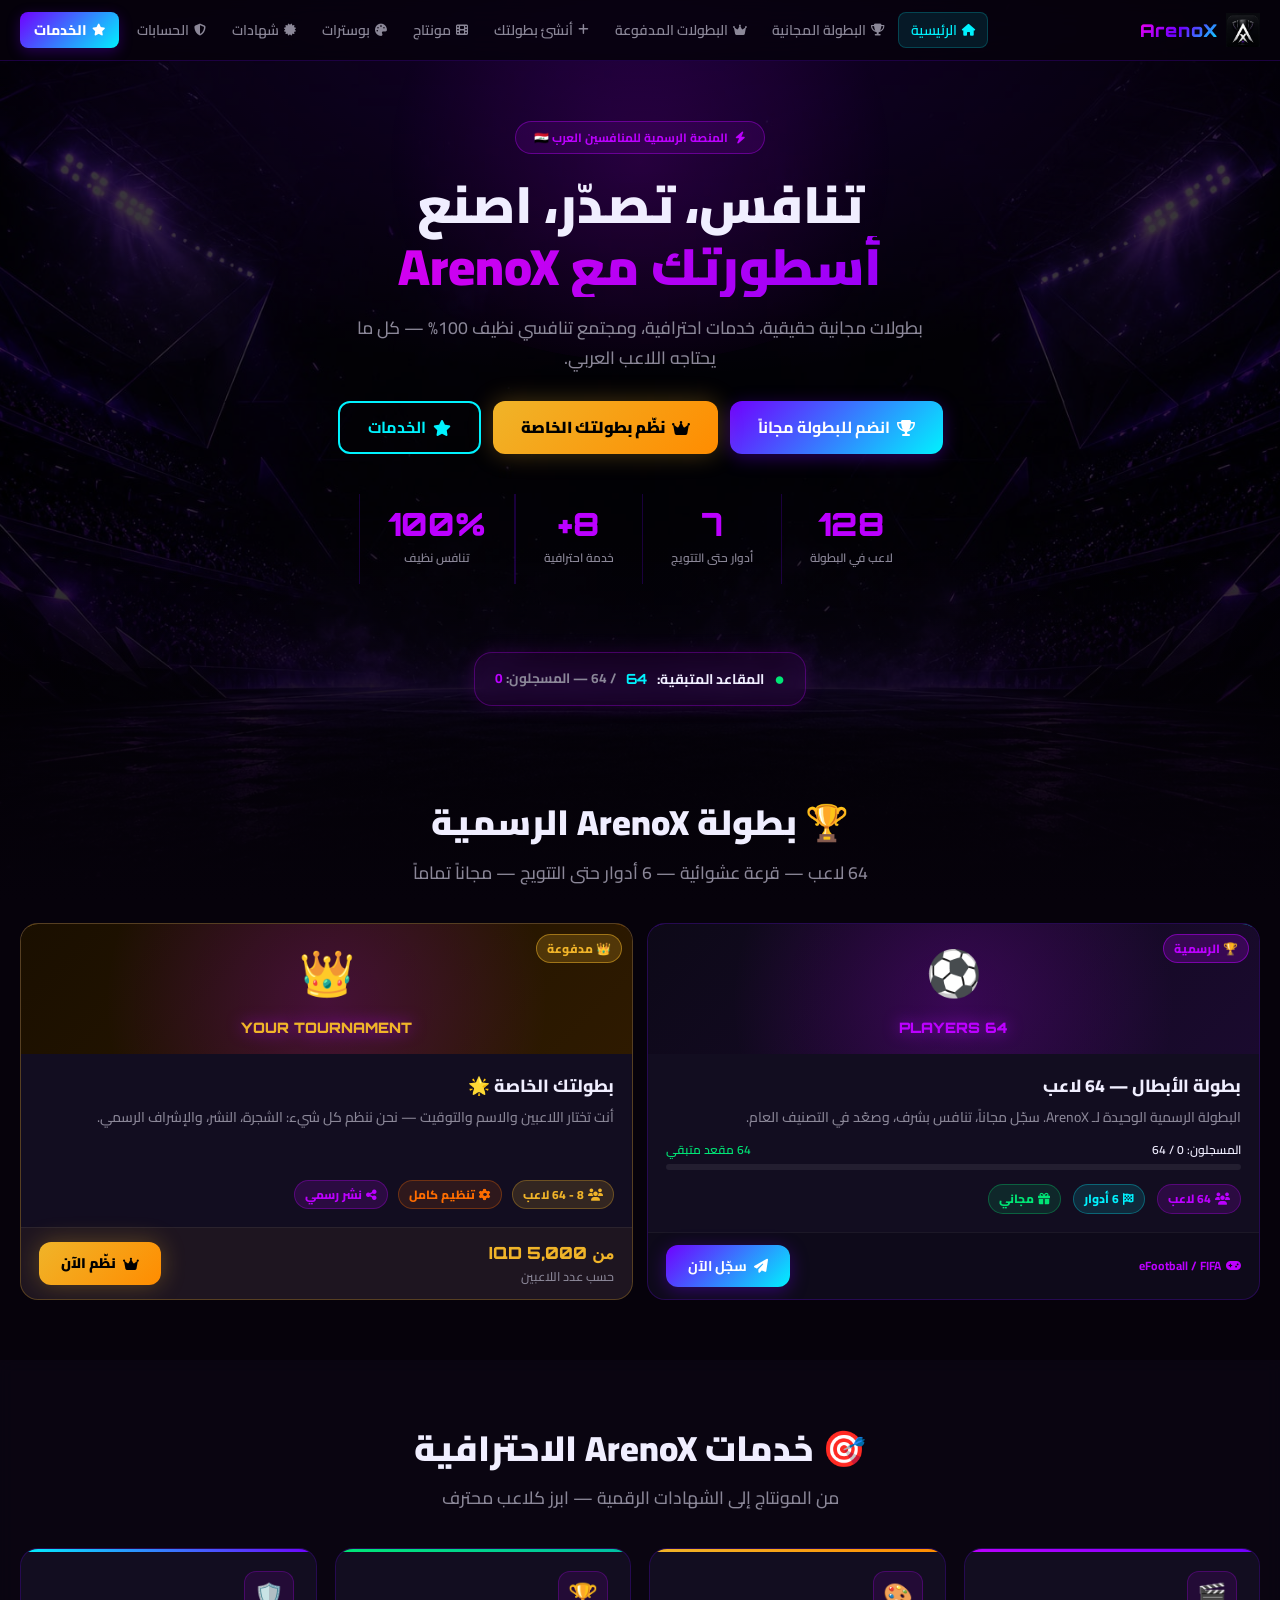
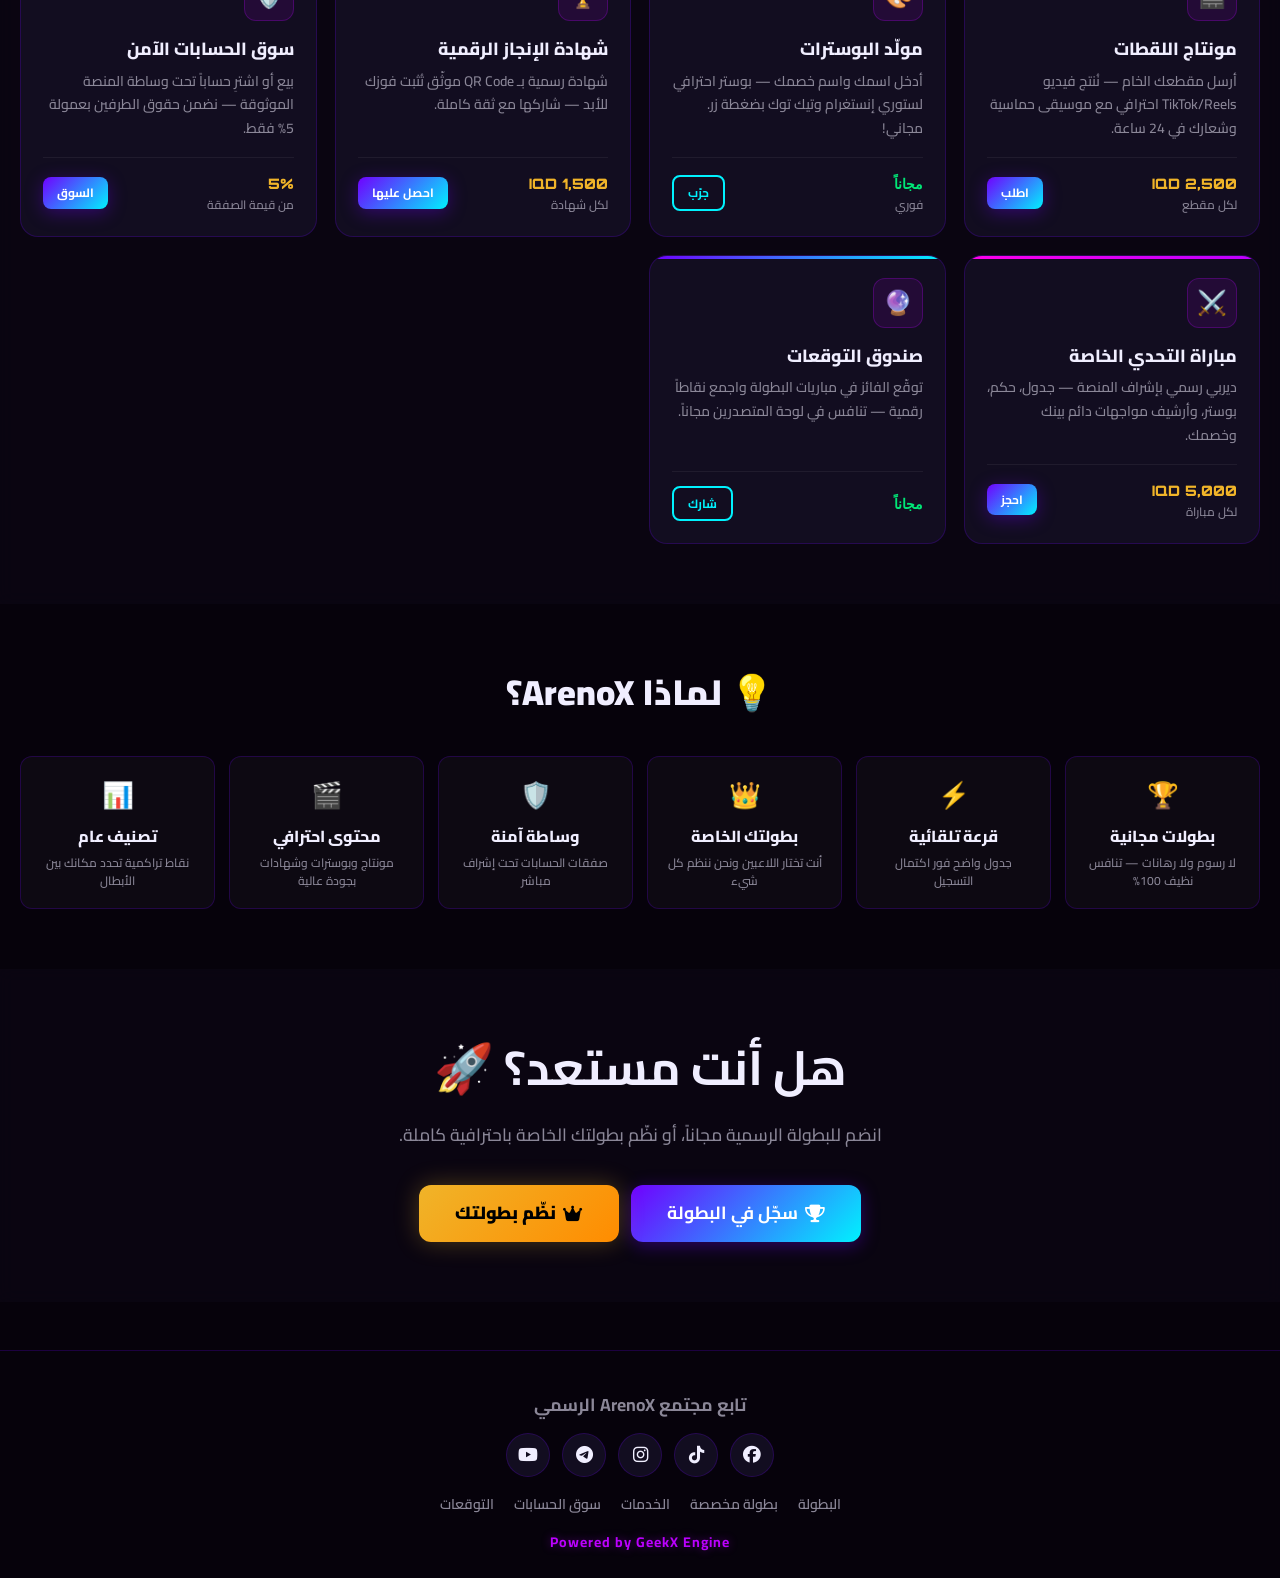
==== commit 1f165935: "Update index.html" ====
--- a/index.html
+++ b/index.html
@@ -59,11 +59,11 @@
   </div>
   <div class="hero-stats">
     <div class="hero-stat">
-      <span class="num">64</span>
+      <span class="num">128</span>
       <span class="lbl">لاعب في البطولة</span>
     </div>
     <div class="hero-stat">
-      <span class="num">6</span>
+      <span class="num">7</span>
       <span class="lbl">أدوار حتى التتويج</span>
     </div>
     <div class="hero-stat">
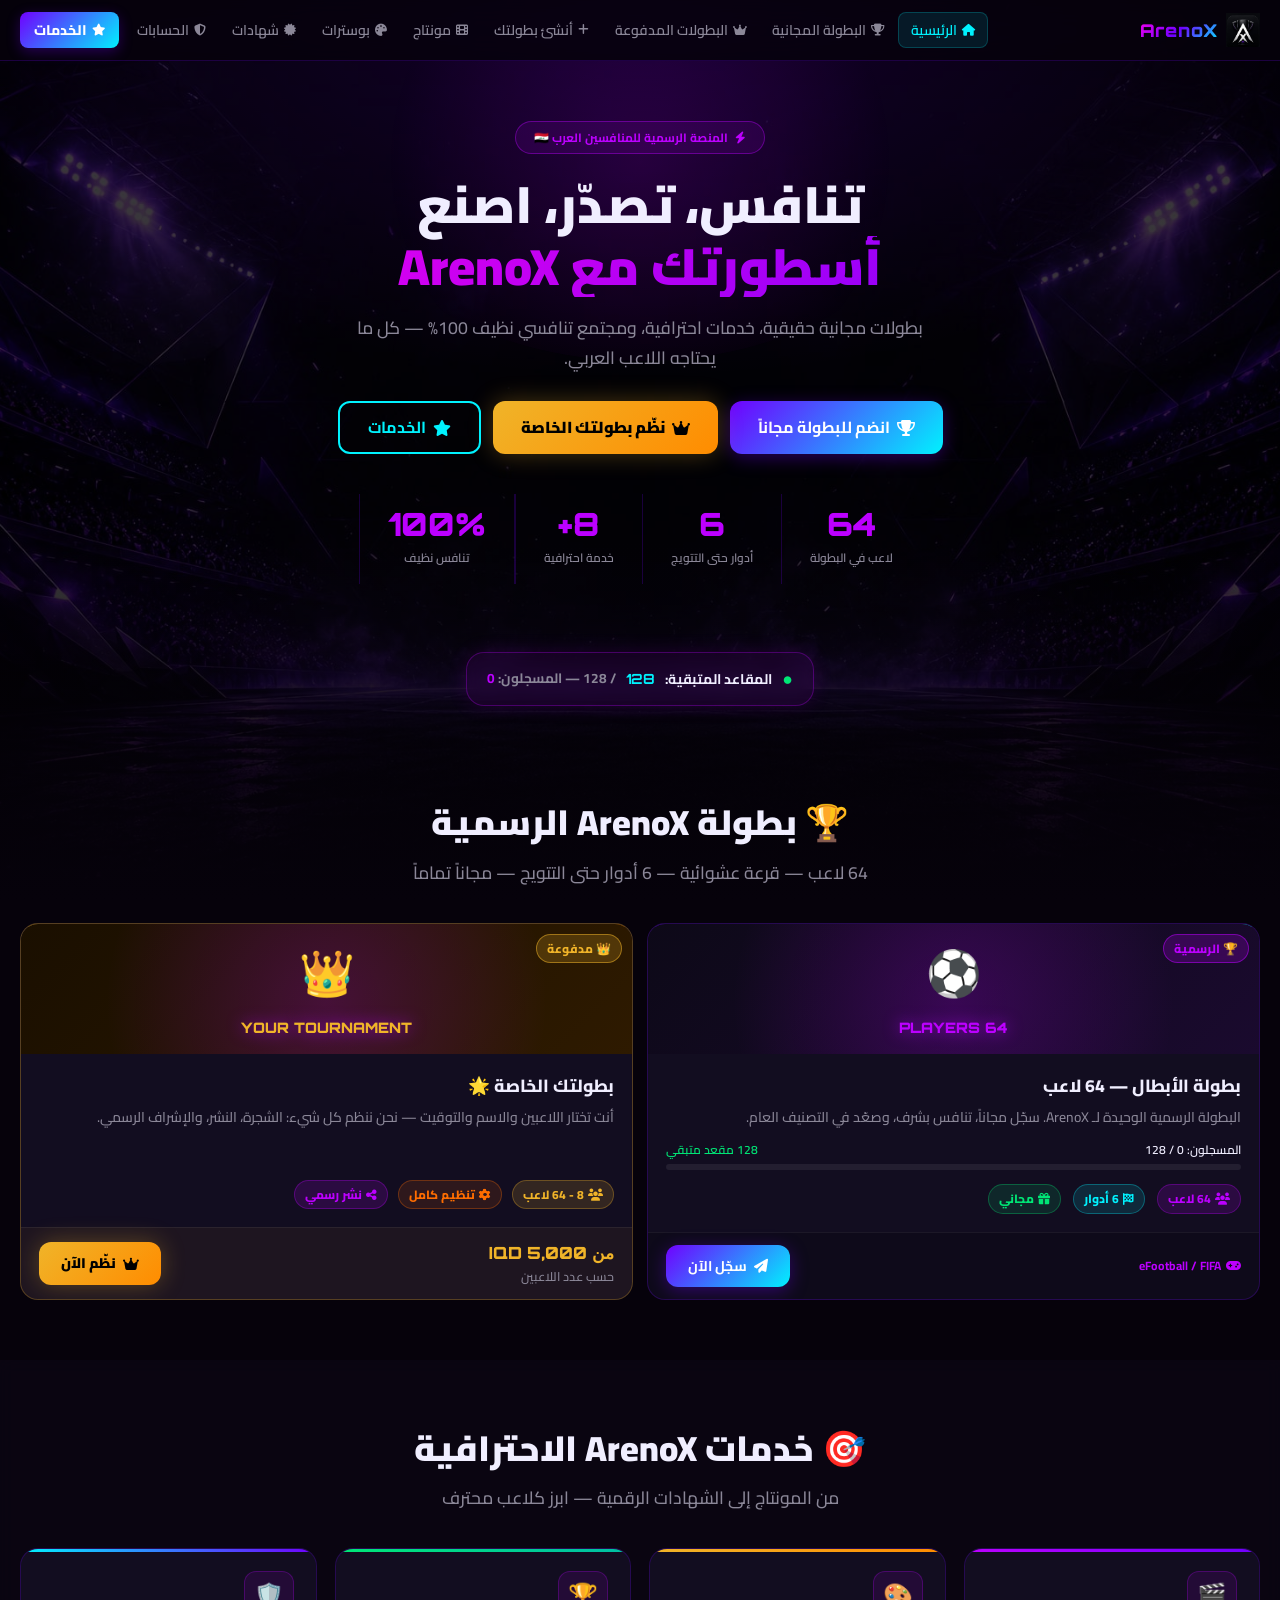
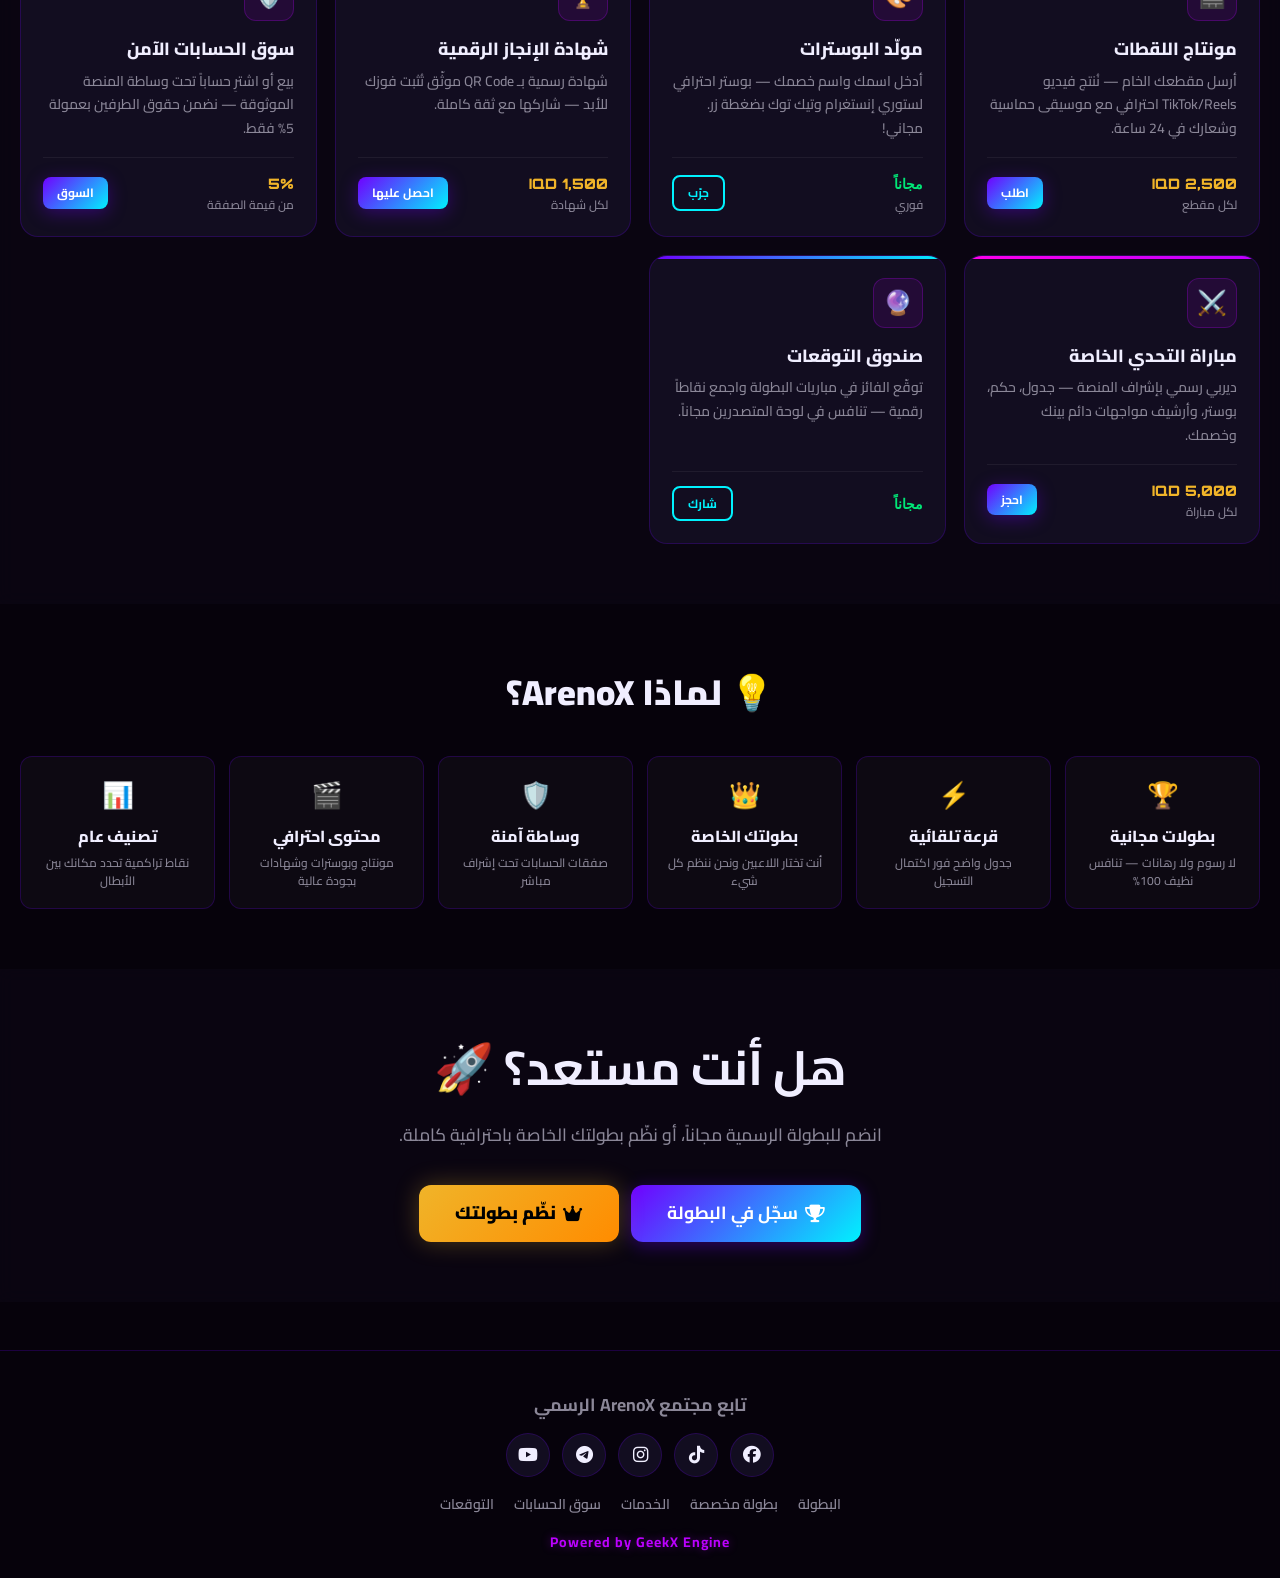
==== commit 65da7453: "Update hero statistics in index.html" ====
--- a/index.html
+++ b/index.html
@@ -59,11 +59,11 @@
   </div>
   <div class="hero-stats">
     <div class="hero-stat">
-      <span class="num">128</span>
+      <span class="num">64</span>
       <span class="lbl">لاعب في البطولة</span>
     </div>
     <div class="hero-stat">
-      <span class="num">7</span>
+      <span class="num">6</span>
       <span class="lbl">أدوار حتى التتويج</span>
     </div>
     <div class="hero-stat">
